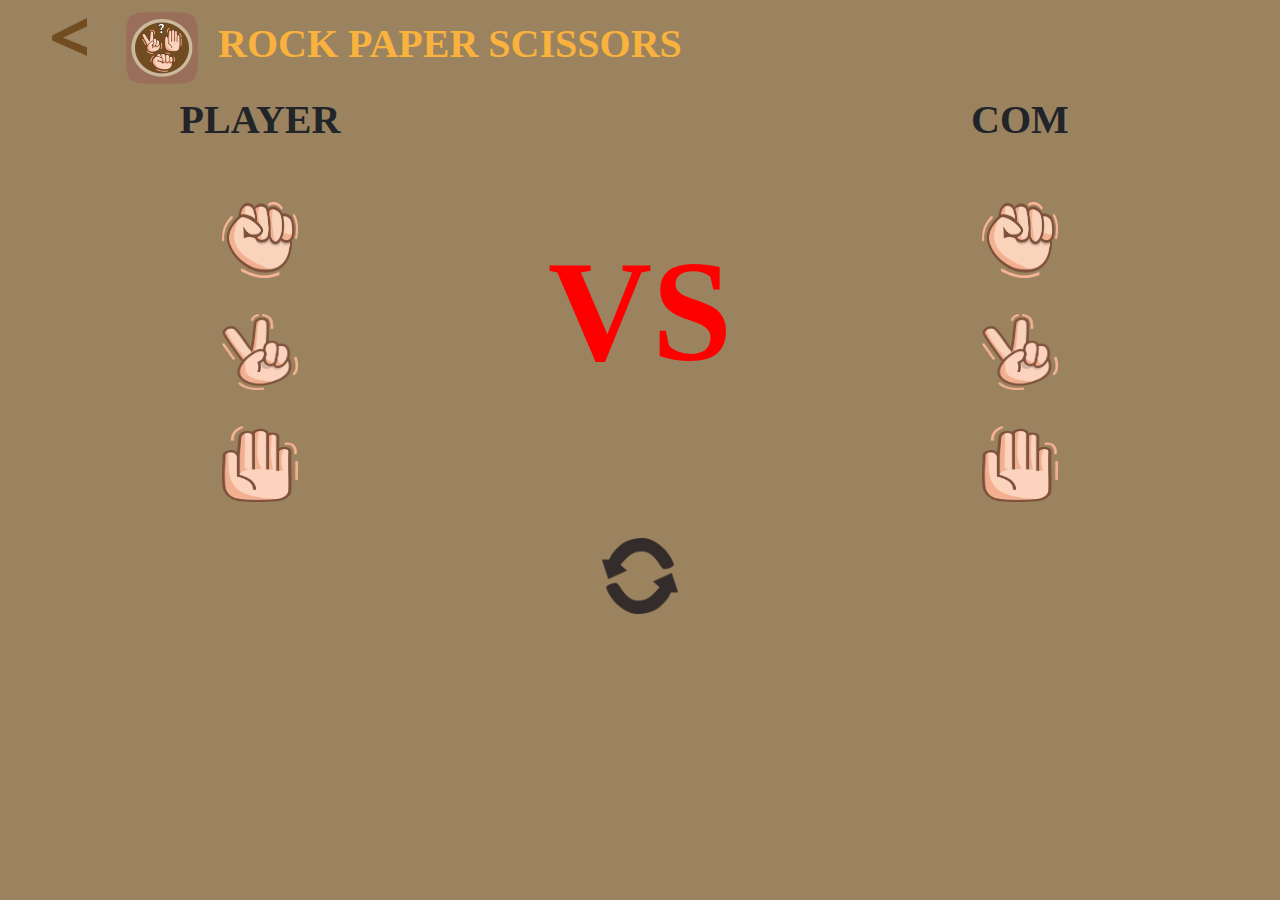
==== index.html @ b5e227bc "tugas final ega" ====
<!DOCTYPE html>
<html lang="en">
<head>
    <meta charset="UTF-8">
    <meta http-equiv="X-UA-Compatible" content="IE=edge">
    <meta name="viewport" content="width=device-width, initial-scale=1.0">
    <title>ROCK PAPER SCISSORS</title>
    <link rel="stylesheet" href="style.css">
    <link href="https://cdn.jsdelivr.net/npm/bootstrap@5.0.2/dist/css/bootstrap.min.css" rel="stylesheet">
</head>
<style>
</style>
<body>
    <div class="container">
        <header >
            <div role="button"  id="panah"><img src="/assets/_.png" alt=""></div>
            <div role="button" class="logo mx-1"><img src="/assets/logo 1.png" alt=""></div>
            <div class="title-game mx-3 title"><h1>ROCK PAPER SCISSORS</h1></div>
        </header>
    </div>
    
    <section class="container">
        <div class="row text-center">
            <div class="col" id="gamesuit">
                <div class="mb-5"><h1>PLAYER</h1></div>
                <div class="my-3 option">
                    <img id="rock" class="player" role="button" src="/assets/batu.png" alt="batu">
                </div>
                <div class="my-3 option">
                    <img id="scissors" class="player" role="button" src="/assets/gunting.png" alt="gunting">
                </div> 
                <div class="my-3 option">
                    <img id="paper" class="player" role="button" src="/assets/kertas.png" alt="kertas">
                </div>
            </div>
            <div class="col d-flex justify-content-center align-items-center">
                <div id="vs" class="vs">VS</div>
                <div id="win" class="d-flex justify-content-center align-items-center result win">PLAYER<br> WIN</div>
                <div id="lose" class="d-flex justify-content-center align-items-center result win">COM <br> WIN</div>
                <div id="draw" class="d-flex justify-content-center align-items-center result draw">DRAW</div>
            </div>
            <div class="col">
                <div class="mb-5"><h1>COM</h1></div>
                <div class="my-3 option">
                    <img id="comrock" clas="bot" src="/assets/batu.png" alt="batu">
                </div>
                <div class="my-3 option">
                    <img id="comscissors" class="bot" src="/assets/gunting.png" alt="gunting">
                </div>
                <div class="my-3 option">
                    <img id="compaper" class="bot" src="/assets/kertas.png" alt="kertas">
                </div>
            </div>
        </div>
        <div class="text-center option">
            <img id="reset" class="reset" role="button" src="/assets/refresh.png" alt="reset">
        </div>
    </section>
    <script src="https://cdn.jsdelivr.net/npm/bootstrap@5.0.2/dist/js/bootstrap.bundle.min.js"></script>
    <script src="index.js"></script>
</body>
</html>
---- style.css ----
body{
    background-color: #9C835F !important;
}
header {
  margin-left: -30px;
  display: flex;
  align-items: center;
}
#panah {
  width: 70px;
  height: 70px;
  margin-top: 10px;
}
/* #gamesuit{
  margin-left: 300px;
} */
h1{
    font-family: "Open Sans";
    font-weight: bold !important;
}
.title{
    color: #F9B23D;
}
.container{
    padding-left:  9rem;
    padding-right:  9rem;
    padding-top: 0.5rem;
    padding-bottom: 0;
}
.option img {
    width: 6rem;
    height: 6rem;
    padding : 10px 10px;
    border-radius: 20px;
}
.activePick {
    background: rgba(255,255,255,0.7);
}
.vs{
    font-family: "Open Sans";
    font-weight: bold !important;
    font-size: 144px;
    color: red;
    visibility: visible;
}
.result{
    font-family: "Open Sans";
    font-weight: bold !important;
    position: absolute;
    border-radius: 10px;
    visibility: hidden;
    width: 271px;
    height: 150px;
    font-size: 38px;
    color: white;
    transform: rotate(-15deg);
   
}
.win{
background-color: #4C9654;
}
.draw {
background-color: #035B0C;
}
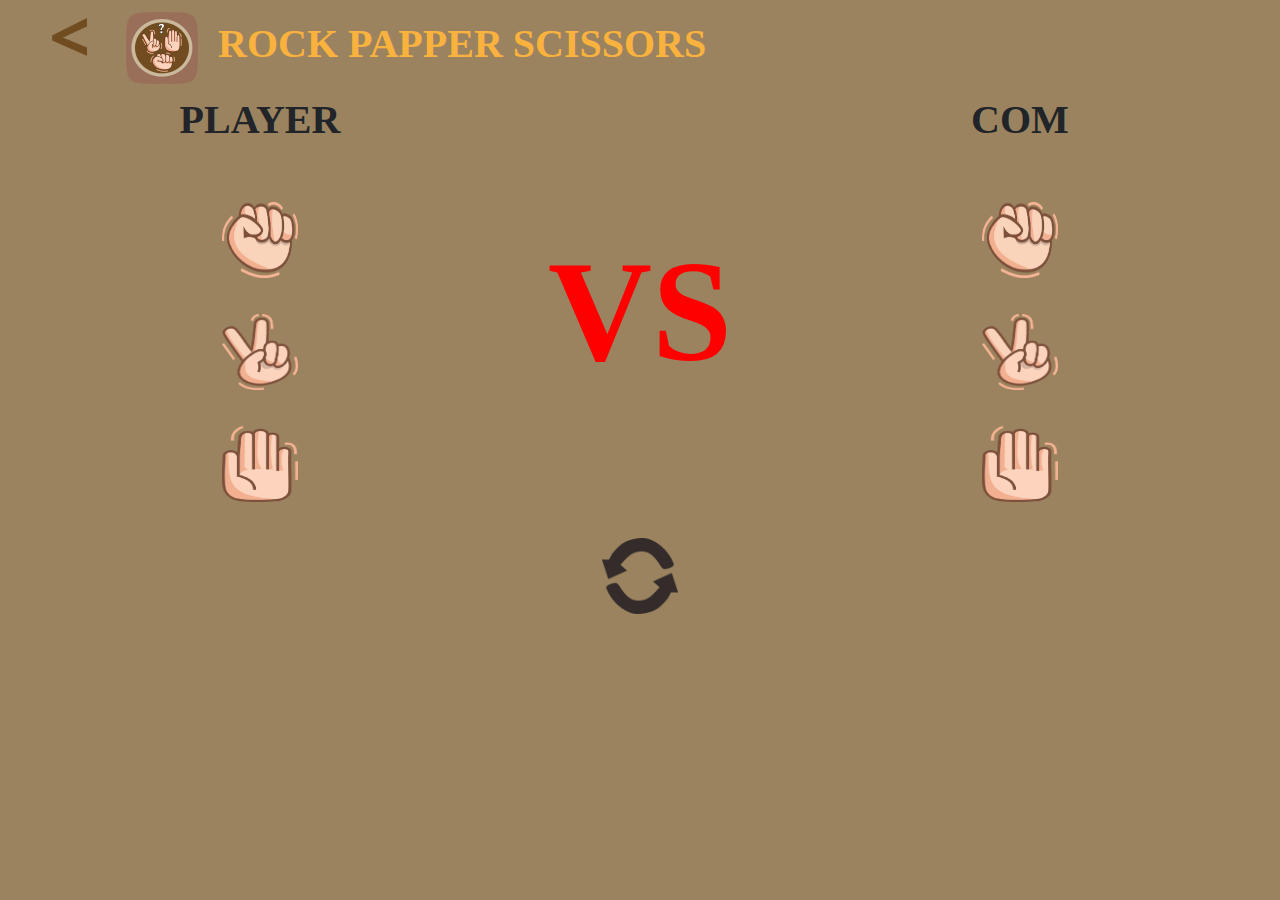
==== commit 86a97482: "Challenge Chapter 4 Ani Sumantri" ====
--- a/index.html
+++ b/index.html
@@ -4,7 +4,7 @@
     <meta charset="UTF-8">
     <meta http-equiv="X-UA-Compatible" content="IE=edge">
     <meta name="viewport" content="width=device-width, initial-scale=1.0">
-    <title>ROCK PAPER SCISSORS</title>
+    <title>Rock Scissors Paper</title>
     <link rel="stylesheet" href="style.css">
     <link href="https://cdn.jsdelivr.net/npm/bootstrap@5.0.2/dist/css/bootstrap.min.css" rel="stylesheet">
 </head>
@@ -15,7 +15,7 @@
         <header >
             <div role="button"  id="panah"><img src="/assets/_.png" alt=""></div>
             <div role="button" class="logo mx-1"><img src="/assets/logo 1.png" alt=""></div>
-            <div class="title-game mx-3 title"><h1>ROCK PAPER SCISSORS</h1></div>
+            <div class="title-game mx-3 title"><h1>ROCK PAPPER SCISSORS</h1></div>
         </header>
     </div>
     
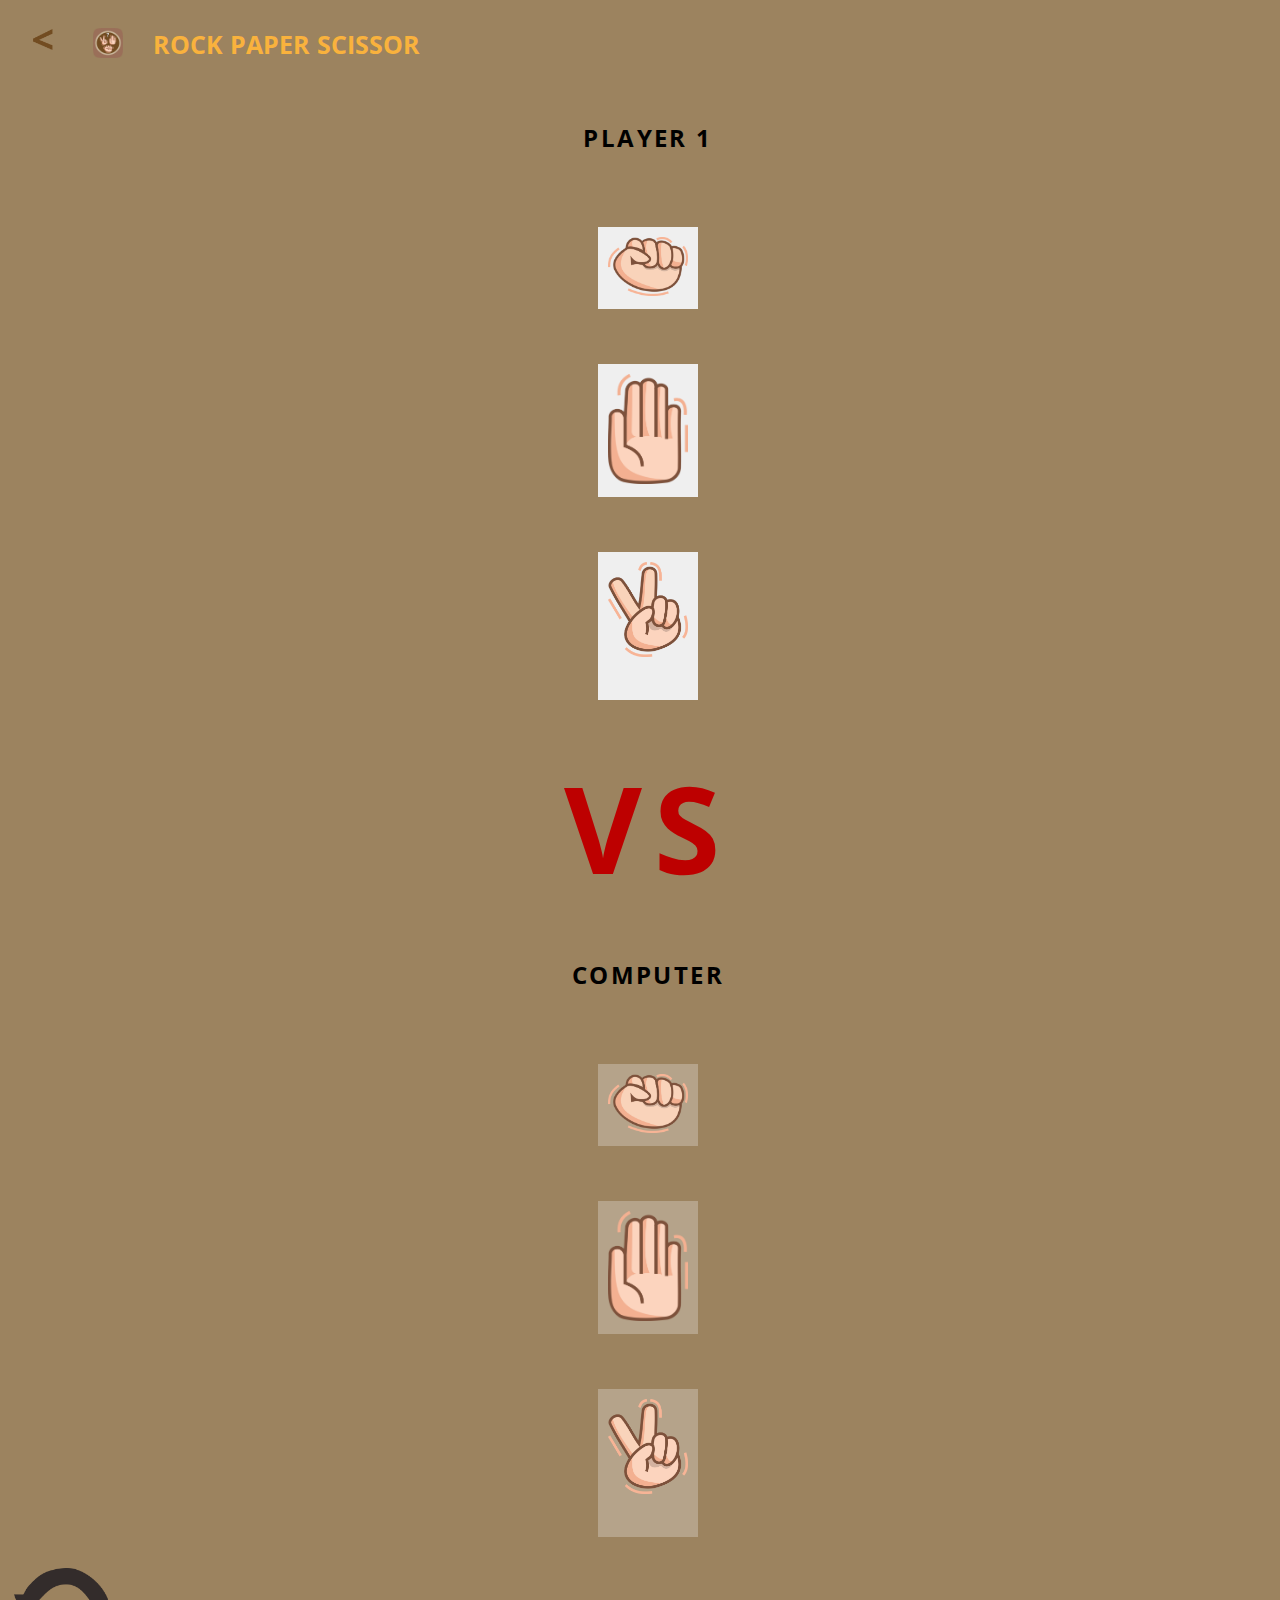
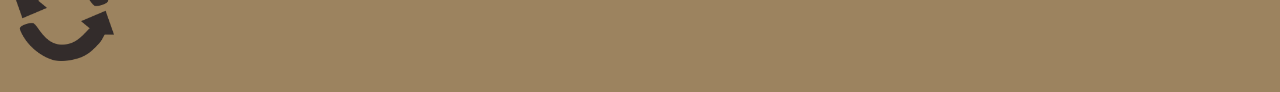
==== commit 46e88cdf: "perubahan 7" ====
--- a/index.html
+++ b/index.html
@@ -1,62 +1,76 @@
-<!DOCTYPE html>
+<!doctype html>
 <html lang="en">
-<head>
-    <meta charset="UTF-8">
-    <meta http-equiv="X-UA-Compatible" content="IE=edge">
-    <meta name="viewport" content="width=device-width, initial-scale=1.0">
-    <title>Rock Scissors Paper</title>
+  <head>
+    <meta charset="utf-8">
+    <meta name="viewport" content="width=device-width, initial-scale=1">
+    <title>Rock Paper Scissor Games</title>
+    <link href="https://cdn.jsdelivr.net/npm/bootstrap@5.2.0/dist/css/bootstrap.min.css" rel="stylesheet" integrity="sha384-gH2yIJqKdNHPEq0n4Mqa/HGKIhSkIHeL5AyhkYV8i59U5AR6csBvApHHNl/vI1Bx" crossorigin="anonymous">
     <link rel="stylesheet" href="style.css">
-    <link href="https://cdn.jsdelivr.net/npm/bootstrap@5.0.2/dist/css/bootstrap.min.css" rel="stylesheet">
+    <link href="https://fonts.googleapis.com/css2?family=Open+Sans:wght@400;700&display=swap" rel="stylesheet">
 </head>
-<style>
-</style>
-<body>
-    <div class="container">
-        <header >
-            <div role="button"  id="panah"><img src="/assets/_.png" alt=""></div>
-            <div role="button" class="logo mx-1"><img src="/assets/logo 1.png" alt=""></div>
-            <div class="title-game mx-3 title"><h1>ROCK PAPPER SCISSORS</h1></div>
-        </header>
+  <body>
+    <div class="navbar">
+        <div class="navbar-content">
+            <div class="navbar-back d-flex align-items-center">
+                <img src="assets (1)/assets/back.png" alt="back" class="back"/>
+            </div>
+            <img src="assets (1)/assets/logo 1.png" alt="logo" class="logo"/>
+            <span> ROCK PAPER SCISSOR</span>
+        </div>
     </div>
-    
-    <section class="container">
-        <div class="row text-center">
-            <div class="col" id="gamesuit">
-                <div class="mb-5"><h1>PLAYER</h1></div>
-                <div class="my-3 option">
-                    <img id="rock" class="player" role="button" src="/assets/batu.png" alt="batu">
+    <div class="main-page">
+        <div class="main">
+            <div class= "main-content">
+            <div class="row align-items-center justify-content-center">
+                <div class="col col-sm-2 col-lg-2" id="player1" >
+                    <p class="text-center">PLAYER 1</p>
+                        <div>
+                            <button type="button" class="btn" id="btn-rock-player">
+                            <img src="assets (1)/assets/batu.png" alt="rock" class="rock"/>
+                            </button>
+                        </div>
+                        <div>
+                            <button type="button" class="btn" id="btn-paper-player">
+                            <img src="assets (1)/assets/kertas.png" alt="paper" class="paper"/>
+                            </button>
+                        </div>
+                        <div>
+                            <button type="button" class="btn" id="btn-scissor-player">
+                            <img src="assets (1)/assets/gunting.png" alt="scissor" class="scissor"/>
+                            </button>
+                        </div>
                 </div>
-                <div class="my-3 option">
-                    <img id="scissors" class="player" role="button" src="/assets/gunting.png" alt="gunting">
-                </div> 
-                <div class="my-3 option">
-                    <img id="paper" class="player" role="button" src="/assets/kertas.png" alt="kertas">
+                <div class="col col-sm-5 col-md-5 col-lg-3">
+                    <div  class="vs" id = "win">VS</div>
+                </div>
+                <div class="col col-sm-5 col-lg-2" id="computer">
+                    <p class="text-center">COMPUTER</p>
+                        <div>
+                            <button type="button" class="btn" id="btn-rock-computer" disabled>
+                            <img src="assets (1)/assets/batu.png" alt="rock" class="rock"/>
+                            </button>
+                        </div>
+                        <div>
+                            <button type="button" class="btn" id="btn-paper-computer" disabled>
+                            <img src="assets (1)/assets/kertas.png" alt="paper" class="paper"/>
+                            </button>
+                        </div>
+                        <div>
+                            <button type="button" class="btn" id="btn-scissor-computer" disabled>
+                            <img src="assets (1)/assets/gunting.png" alt="scissor" class="scissor"/>
+                            </button>
+                        </div>
                 </div>
             </div>
-            <div class="col d-flex justify-content-center align-items-center">
-                <div id="vs" class="vs">VS</div>
-                <div id="win" class="d-flex justify-content-center align-items-center result win">PLAYER<br> WIN</div>
-                <div id="lose" class="d-flex justify-content-center align-items-center result win">COM <br> WIN</div>
-                <div id="draw" class="d-flex justify-content-center align-items-center result draw">DRAW</div>
-            </div>
-            <div class="col">
-                <div class="mb-5"><h1>COM</h1></div>
-                <div class="my-3 option">
-                    <img id="comrock" clas="bot" src="/assets/batu.png" alt="batu">
-                </div>
-                <div class="my-3 option">
-                    <img id="comscissors" class="bot" src="/assets/gunting.png" alt="gunting">
-                </div>
-                <div class="my-3 option">
-                    <img id="compaper" class="bot" src="/assets/kertas.png" alt="kertas">
-                </div>
+            <div class="row justify-content-center align-items-center">
+                <button type="button" class="refresh-icon">
+                <img src="assets (1)/assets/refresh.png" alt="refresh" class="refresh"/>
+                </button> 
             </div>
         </div>
-        <div class="text-center option">
-            <img id="reset" class="reset" role="button" src="/assets/refresh.png" alt="reset">
-        </div>
-    </section>
-    <script src="https://cdn.jsdelivr.net/npm/bootstrap@5.0.2/dist/js/bootstrap.bundle.min.js"></script>
-    <script src="index.js"></script>
-</body>
+    </div>
+</div>
+    <script src="https://cdn.jsdelivr.net/npm/bootstrap@5.2.0/dist/js/bootstrap.min.js" integrity="sha384-ODmDIVzN+pFdexxHEHFBQH3/9/vQ9uori45z4JjnFsRydbmQbmL5t1tQ0culUzyK" crossorigin="anonymous"></script>
+    <script src="rockpaperscissor.js"></script>
+  </body>
 </html>--- a/style.css
+++ b/style.css
@@ -1,66 +1,217 @@
-
 body{
-    background-color: #9C835F !important;
-}
-header {
-  margin-left: -30px;
-  display: flex;
-  align-items: center;
-}
-#panah {
-  width: 70px;
-  height: 70px;
-  margin-top: 10px;
-}
-/* #gamesuit{
-  margin-left: 300px;
-} */
-h1{
-    font-family: "Open Sans";
-    font-weight: bold !important;
-}
-.title{
+    width: 100%;
+    height: 100vh;
+    background: #9C835F;
+    left: 0px;
+    top: 0px;
+    position: relative;
+}
+
+.navbar{
+    width: 100%;
+    margin: 20px 0 20px 0;
+}
+
+.navbar-content{
+    display: flex;
+    justify-content: start;
+    align-items: center;
+    margin: 0 25px 0 25px;
+}
+
+.navbar-back {
+    width: 30px;
+    margin-top: -3px;
+    margin-right: 30px;
+}
+
+.back{
+    width: 20px;
+    margin-top: -3px;
+}
+
+.logo  {
+    width: 30px;
+    margin-top: -3px;
+    margin-right: 30px;
+
+}
+
+span{
+    font-family: 'Open Sans', sans-serif;
+    font-style: normal;
+    font-weight: 700;
+    font-size: 25px;
+    line-height: 49px;
+    text-align: center;
     color: #F9B23D;
 }
-.container{
-    padding-left:  9rem;
-    padding-right:  9rem;
-    padding-top: 0.5rem;
-    padding-bottom: 0;
-}
-.option img {
-    width: 6rem;
-    height: 6rem;
-    padding : 10px 10px;
-    border-radius: 20px;
-}
-.activePick {
-    background: rgba(255,255,255,0.7);
-}
+
+.main-page{
+    width: 100%;
+    display: flex;
+    height: 500px;
+    align-items: center;
+}
+
+.main{
+    width: 100%;
+    display: flex;
+    height: auto;
+    align-items: center;
+    position: relative;
+    
+}
+
+.main-content{
+    width: 100%;
+    height: auto;
+    position: relative;
+}
+
+p{
+    font-family: 'Open Sans';
+    font-style: normal;
+    font-weight: 700;
+    font-size: 36px;
+    line-height: 49px;
+    text-align: center;
+    letter-spacing: 0.1em;
+    text-transform: uppercase;
+    color: #000000;
+    margin-bottom: 40px;
+}
+
+.btn{
+    width: 100px;
+    margin-bottom: 30px;
+    box-sizing: border-box;
+    padding: 10px;
+    border: none;
+}
+
+#player1{
+    display: flex;
+    flex-direction: column;
+    align-items: center;
+    gap: 25px;
+ }
+ 
+ #computer{
+     display: flex;
+     flex-direction: column;
+     align-items: center;
+     gap: 25px;
+ }
+
+.pick {
+    background-color: #c4c4c4;
+    width: 125px;
+    height: 125px;
+    border-radius: 15px;
+  }
+  
+.scissor{
+    margin-bottom: 30px;
+    width: 60px;
+    box-sizing: border-box;
+}
+
+.rock{
+    width: 60px;
+    box-sizing: border-box; 
+}
+
+.paper{
+    width: 60px;
+    box-sizing: border-box;
+}
+
 .vs{
-    font-family: "Open Sans";
-    font-weight: bold !important;
-    font-size: 144px;
-    color: red;
-    visibility: visible;
-}
-.result{
-    font-family: "Open Sans";
-    font-weight: bold !important;
-    position: absolute;
-    border-radius: 10px;
-    visibility: hidden;
-    width: 271px;
-    height: 150px;
-    font-size: 38px;
-    color: white;
-    transform: rotate(-15deg);
-   
-}
+    font-family: 'Open Sans', sans-serif;
+    font-style: normal;
+    font-weight: 700;
+    font-size: 70px;
+    line-height: 196px;
+    text-align: center;
+    letter-spacing: 0.1em;
+    text-transform: uppercase;
+    color: #BD0000;
+    display: flex;
+    justify-content: center;
+    align-items: center;   
+}
+
 .win{
-background-color: #4C9654;
-}
-.draw {
-background-color: #035B0C;
-}
-
+  width: 145px;
+  height: 65px;
+  background-color: rgb(27, 137, 100);
+  color: white;
+  font-size: large;
+  font-weight: bold;
+  letter-spacing: 2px;
+  transform: rotate(-35deg);
+}
+
+@media (min-width: 540px){
+    .vs{
+        font-size: 90px;
+    }
+}
+
+@media (min-width: 768px){
+    .main-page{
+        width: 100%;
+        height: auto;
+        display: flex;
+        flex-direction: column;
+        justify-content: center;
+        align-items: center;
+    }
+
+    p{
+        font-size: 24px;
+    }
+
+    .vs{
+        font-size: 120px;
+    }
+
+    .scissor{
+        width: 80px;
+    }
+
+    .paper{
+        width: 80px;
+    }
+
+    .rock{
+        width: 80px;
+    }
+}
+
+
+.refresh-icon{
+    border-style: none;
+    margin-bottom: 30px;
+    display: flex;
+    justify-content: center;
+    background: transparent;
+}
+
+.refresh-icon button:hover{
+    width: 60 px;
+    height: auto;
+    
+}
+.refresh{
+    
+    width: 80px;
+}
+
+@media (min-width: 768px){
+    .refresh{
+        width: 100px;
+    }
+}
+
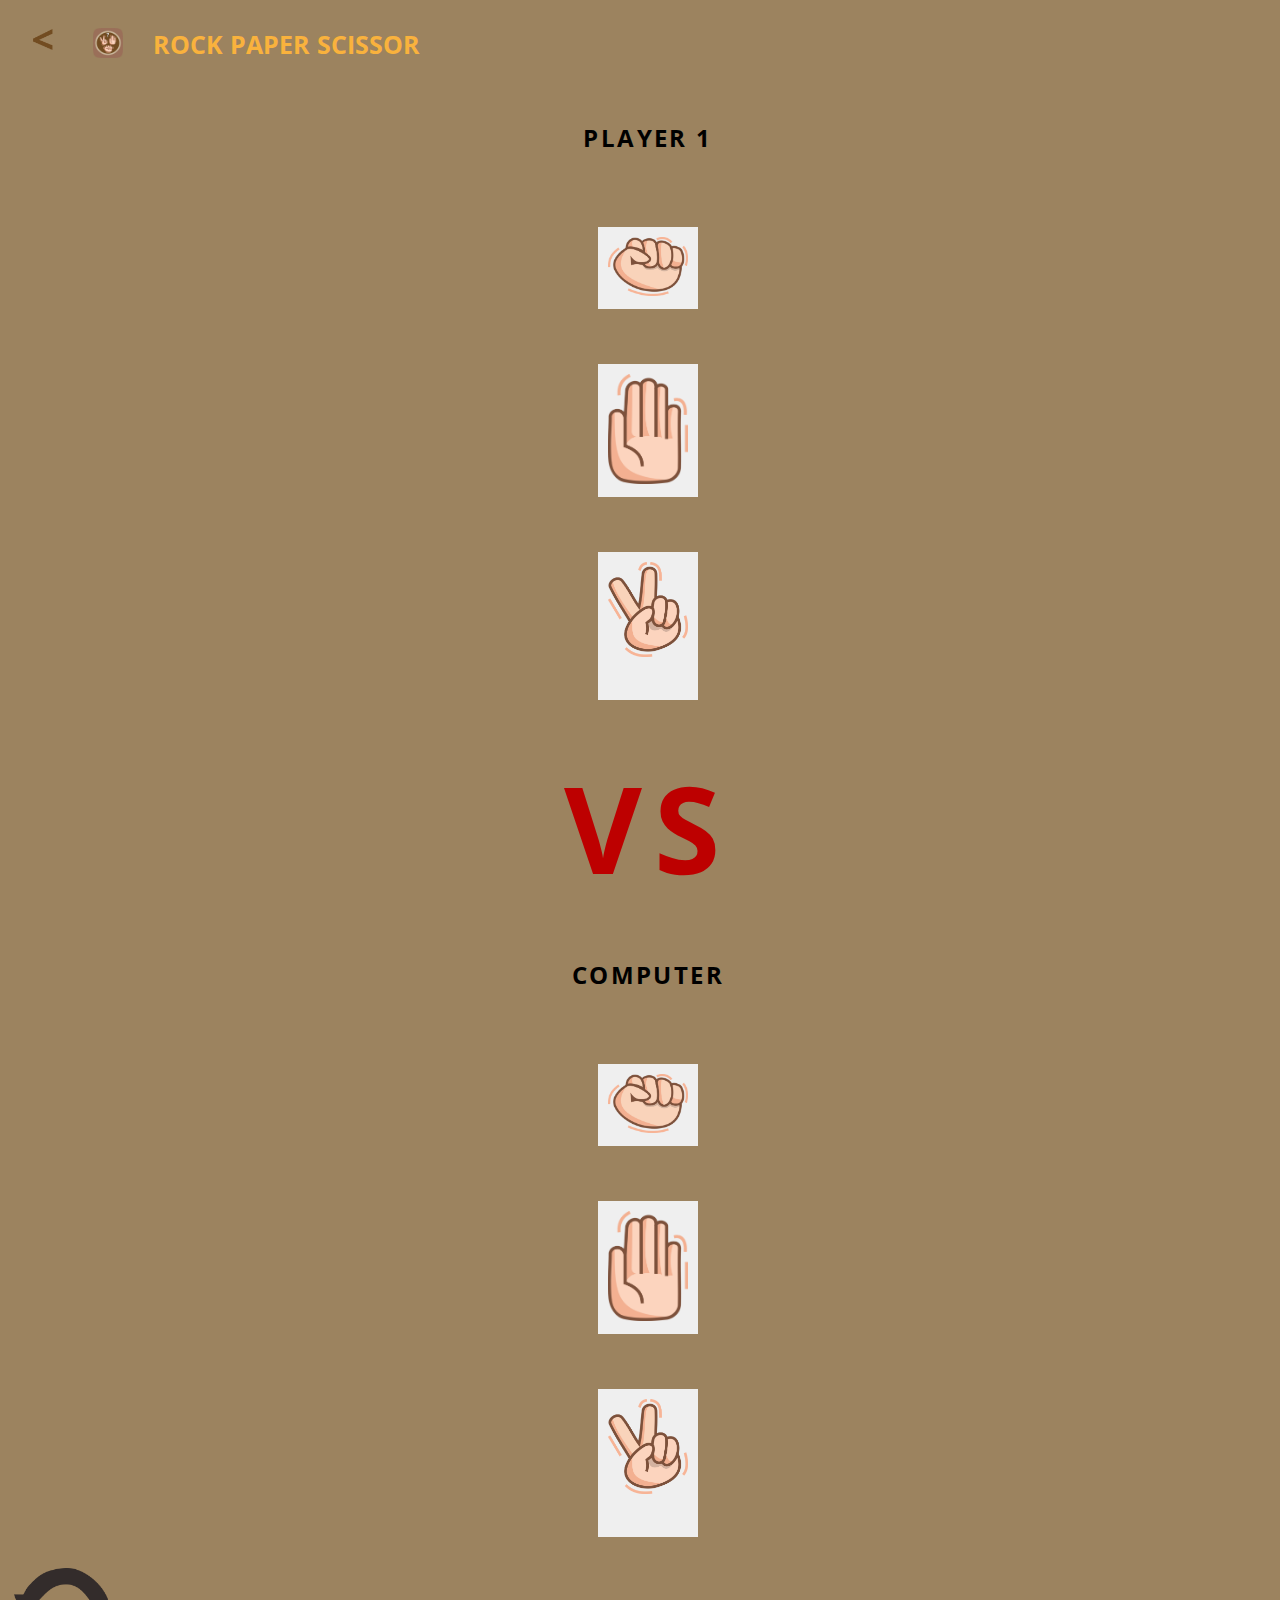
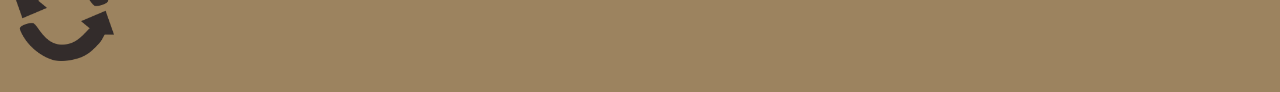
==== commit 5f286bb4: "perubahan 8" ====
--- a/index.html
+++ b/index.html
@@ -46,17 +46,17 @@
                 <div class="col col-sm-5 col-lg-2" id="computer">
                     <p class="text-center">COMPUTER</p>
                         <div>
-                            <button type="button" class="btn" id="btn-rock-computer" disabled>
+                            <button type="button" class="btn" id="btn-rock-computer">
                             <img src="assets (1)/assets/batu.png" alt="rock" class="rock"/>
                             </button>
                         </div>
                         <div>
-                            <button type="button" class="btn" id="btn-paper-computer" disabled>
+                            <button type="button" class="btn" id="btn-paper-computer">
                             <img src="assets (1)/assets/kertas.png" alt="paper" class="paper"/>
                             </button>
                         </div>
                         <div>
-                            <button type="button" class="btn" id="btn-scissor-computer" disabled>
+                            <button type="button" class="btn" id="btn-scissor-computer">
                             <img src="assets (1)/assets/gunting.png" alt="scissor" class="scissor"/>
                             </button>
                         </div>
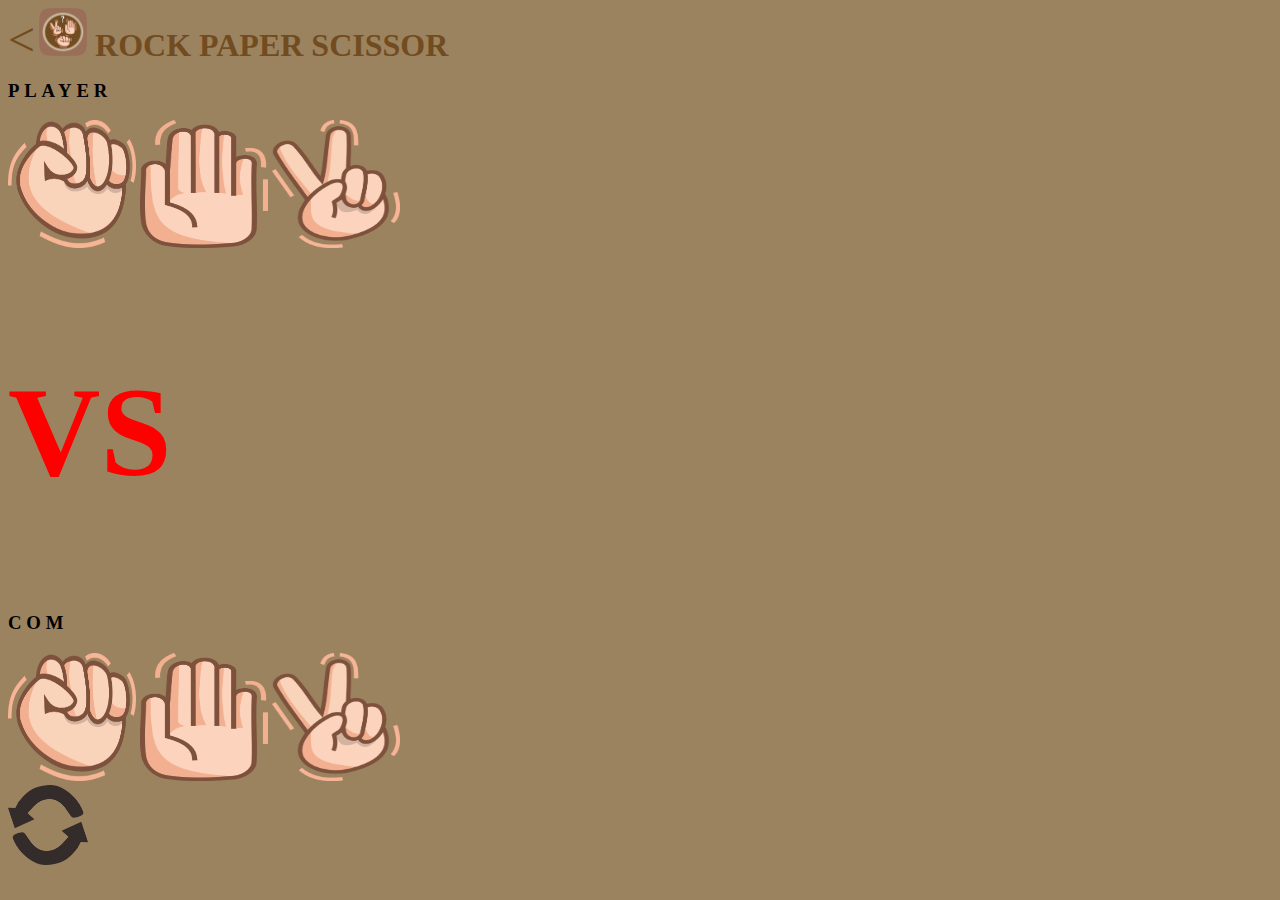
==== commit 2e1d3c1b: "fix" ====
--- a/index.html
+++ b/index.html
@@ -1,76 +1,64 @@
-<!doctype html>
+<!DOCTYPE html>
 <html lang="en">
-  <head>
-    <meta charset="utf-8">
-    <meta name="viewport" content="width=device-width, initial-scale=1">
-    <title>Rock Paper Scissor Games</title>
+<head>
+    <meta charset="UTF-8">
+    <meta http-equiv="X-UA-Compatible" content="IE=edge">
+    <meta name="viewport" content="width=device-width, initial-scale=1.0">
+    <title>Document</title>
     <link href="https://cdn.jsdelivr.net/npm/bootstrap@5.2.0/dist/css/bootstrap.min.css" rel="stylesheet" integrity="sha384-gH2yIJqKdNHPEq0n4Mqa/HGKIhSkIHeL5AyhkYV8i59U5AR6csBvApHHNl/vI1Bx" crossorigin="anonymous">
     <link rel="stylesheet" href="style.css">
-    <link href="https://fonts.googleapis.com/css2?family=Open+Sans:wght@400;700&display=swap" rel="stylesheet">
 </head>
-  <body>
-    <div class="navbar">
-        <div class="navbar-content">
-            <div class="navbar-back d-flex align-items-center">
-                <img src="assets (1)/assets/back.png" alt="back" class="back"/>
+<body>
+    <nav class="navbar navbar-light">
+        <div class="container-fluid d-flex justify-content-start">
+          <a class="back m-4" href="index.html">&lt;</a>
+          <a class="navbar-title me-4" href="#">
+            <img src="assets/logo.png" alt="" class="logo d-inline-block align-text-center me-4" />
+            ROCK PAPER SCISSOR
+          </a>
+        </div>
+      </nav>
+      <div class="game-pad g-4">
+        <div class="container">
+          <div class="row d-flex justify-content-center align-items-center">
+            <div class="col-md">
+              <div class="player-hands d-flex flex-column">
+                <div id ="player"class="text-bold ms-auto me-auto mb-4 p-4"><h3><span>PLAYER</span></h3></div>
+                <img id="rock" src="assets/batu.png"
+                  class="img-fluid player-rock player-hand hands ms-auto me-auto mb-4 p-4" onclick="gameStart.match(this)"/>
+                <img id="paper" src="assets/kertas.png"
+                  class="img-fluid player-paper player-hand hands ms-auto me-auto mb-4 p-4" onclick="gameStart.match(this)"/>
+                <img id="scissor" src="assets/gunting.png"
+                  class="img-fluid player-scissors player-hand hands ms-auto me-auto mb-4 p-4" onclick="gameStart.match(this)"/>
+              </div>
             </div>
-            <img src="assets (1)/assets/logo 1.png" alt="logo" class="logo"/>
-            <span> ROCK PAPER SCISSOR</span>
+            <div class="col-md">
+              <div class="">
+                <h2 id="msg" class="versus text-center result">VS</h2>
+              </div>
+            </div>
+            <div class="col-md">
+              <div class="comp-hands d-flex flex-column">
+                <div class="text-bold ms-auto me-auto mb-4 p-4"><h3><SPAN>COM</SPAN></h3></div>
+                <img id="comp-rock" src="assets/batu.png"
+                  class="img-fluid hands comp-rock comp-hand ms-auto me-auto mb-4 p-4" />
+                <img id="comp-paper" src="assets/kertas.png"
+                  class="img-fluid hands comp-hand comp-paper ms-auto me-auto mb-4 p-4" />
+                <img id="comp-scissor" src="assets/gunting.png"
+                  class="img-fluid comp-hand hands comp-scissors ms-auto me-auto mb-4 p-4" />
+              </div>
+            </div>
+          </div>
+          <div class="row">
+            <div class="col d-flex justify-content-center">
+              <img id="refresh" src="assets/refresh.png" class="refresh" alt="" onclick="gameStart.refresh()" />
+            </div>
+          </div>
         </div>
-    </div>
-    <div class="main-page">
-        <div class="main">
-            <div class= "main-content">
-            <div class="row align-items-center justify-content-center">
-                <div class="col col-sm-2 col-lg-2" id="player1" >
-                    <p class="text-center">PLAYER 1</p>
-                        <div>
-                            <button type="button" class="btn" id="btn-rock-player">
-                            <img src="assets (1)/assets/batu.png" alt="rock" class="rock"/>
-                            </button>
-                        </div>
-                        <div>
-                            <button type="button" class="btn" id="btn-paper-player">
-                            <img src="assets (1)/assets/kertas.png" alt="paper" class="paper"/>
-                            </button>
-                        </div>
-                        <div>
-                            <button type="button" class="btn" id="btn-scissor-player">
-                            <img src="assets (1)/assets/gunting.png" alt="scissor" class="scissor"/>
-                            </button>
-                        </div>
-                </div>
-                <div class="col col-sm-5 col-md-5 col-lg-3">
-                    <div  class="vs" id = "win">VS</div>
-                </div>
-                <div class="col col-sm-5 col-lg-2" id="computer">
-                    <p class="text-center">COMPUTER</p>
-                        <div>
-                            <button type="button" class="btn" id="btn-rock-computer">
-                            <img src="assets (1)/assets/batu.png" alt="rock" class="rock"/>
-                            </button>
-                        </div>
-                        <div>
-                            <button type="button" class="btn" id="btn-paper-computer">
-                            <img src="assets (1)/assets/kertas.png" alt="paper" class="paper"/>
-                            </button>
-                        </div>
-                        <div>
-                            <button type="button" class="btn" id="btn-scissor-computer">
-                            <img src="assets (1)/assets/gunting.png" alt="scissor" class="scissor"/>
-                            </button>
-                        </div>
-                </div>
-            </div>
-            <div class="row justify-content-center align-items-center">
-                <button type="button" class="refresh-icon">
-                <img src="assets (1)/assets/refresh.png" alt="refresh" class="refresh"/>
-                </button> 
-            </div>
-        </div>
-    </div>
-</div>
+      </div>
+
+    <script src="main.js"></script>
+    <script src="https://cdn.jsdelivr.net/npm/@popperjs/core@2.11.5/dist/umd/popper.min.js" integrity="sha384-Xe+8cL9oJa6tN/veChSP7q+mnSPaj5Bcu9mPX5F5xIGE0DVittaqT5lorf0EI7Vk" crossorigin="anonymous"></script>
     <script src="https://cdn.jsdelivr.net/npm/bootstrap@5.2.0/dist/js/bootstrap.min.js" integrity="sha384-ODmDIVzN+pFdexxHEHFBQH3/9/vQ9uori45z4JjnFsRydbmQbmL5t1tQ0culUzyK" crossorigin="anonymous"></script>
-    <script src="rockpaperscissor.js"></script>
-  </body>
+</body>
 </html>--- a/style.css
+++ b/style.css
@@ -1,217 +1,78 @@
-body{
-    width: 100%;
-    height: 100vh;
-    background: #9C835F;
-    left: 0px;
-    top: 0px;
-    position: relative;
-}
-
-.navbar{
-    width: 100%;
-    margin: 20px 0 20px 0;
-}
-
-.navbar-content{
-    display: flex;
-    justify-content: start;
-    align-items: center;
-    margin: 0 25px 0 25px;
-}
-
-.navbar-back {
-    width: 30px;
-    margin-top: -3px;
-    margin-right: 30px;
-}
-
-.back{
-    width: 20px;
-    margin-top: -3px;
-}
-
-.logo  {
-    width: 30px;
-    margin-top: -3px;
-    margin-right: 30px;
-
-}
-
-span{
-    font-family: 'Open Sans', sans-serif;
-    font-style: normal;
-    font-weight: 700;
-    font-size: 25px;
-    line-height: 49px;
-    text-align: center;
-    color: #F9B23D;
-}
-
-.main-page{
-    width: 100%;
-    display: flex;
-    height: 500px;
-    align-items: center;
-}
-
-.main{
-    width: 100%;
-    display: flex;
-    height: auto;
-    align-items: center;
-    position: relative;
-    
-}
-
-.main-content{
-    width: 100%;
-    height: auto;
-    position: relative;
-}
-
-p{
-    font-family: 'Open Sans';
-    font-style: normal;
-    font-weight: 700;
-    font-size: 36px;
-    line-height: 49px;
-    text-align: center;
-    letter-spacing: 0.1em;
-    text-transform: uppercase;
-    color: #000000;
-    margin-bottom: 40px;
-}
-
-.btn{
-    width: 100px;
-    margin-bottom: 30px;
-    box-sizing: border-box;
-    padding: 10px;
-    border: none;
-}
-
-#player1{
-    display: flex;
-    flex-direction: column;
-    align-items: center;
-    gap: 25px;
- }
- 
- #computer{
-     display: flex;
-     flex-direction: column;
-     align-items: center;
-     gap: 25px;
- }
-
-.pick {
-    background-color: #c4c4c4;
-    width: 125px;
-    height: 125px;
-    border-radius: 15px;
+.hands {
+    width: 8rem;
+    height: 8rem;
+    display: inline-block;
+  }
+  .refresh {
+    width: 5rem;
+    height: 5rem;
+    display: inline-block;
+    cursor: pointer;
   }
   
-.scissor{
-    margin-bottom: 30px;
-    width: 60px;
-    box-sizing: border-box;
-}
-
-.rock{
-    width: 60px;
-    box-sizing: border-box; 
-}
-
-.paper{
-    width: 60px;
-    box-sizing: border-box;
-}
-
-.vs{
-    font-family: 'Open Sans', sans-serif;
-    font-style: normal;
-    font-weight: 700;
-    font-size: 70px;
-    line-height: 196px;
+  body {
+    background-color: #9c835f;
+  }
+  
+  nav a {
+    font-family: Open Sans;
+    font-style: Bold;
+    letter-spacing: 10%;
+    text-decoration: none;
+  }
+  
+  nav .logo {
+    width: 3rem;
+    height: 3rem;
+  }
+  nav .navbar-title {
+    color: #724c21;
+    font-size: 2rem;
+    font-weight: bold;
+    line-height: 2rem;
     text-align: center;
-    letter-spacing: 0.1em;
-    text-transform: uppercase;
-    color: #BD0000;
+  }
+  nav .back {
+    color: #724c21;
+    font-size: 3rem;
+    font-style: bold;
+    line-height: 2rem;
+  }
+  h3 span {
+    font-family: Open Sans;
+    font-style: Bold;
+    letter-spacing: 0.3rem;
+  }
+  .player-hand:hover {
+    cursor: pointer;
+  }
+  .border {
+    background-color: white !important;
+    border-radius: 30px !important;
+  }
+  
+  .versus {
+    font-size: 8rem;
+    color: red;
+  }
+  
+  .msg {
     display: flex;
+    width: 20rem;
+    height: 10rem;
+    font-size: 4rem;
+    color: white;
+    transform: rotate(-20deg);
+    transition: all 0.5s;
     justify-content: center;
-    align-items: center;   
-}
-
-.win{
-  width: 145px;
-  height: 65px;
-  background-color: rgb(27, 137, 100);
-  color: white;
-  font-size: large;
-  font-weight: bold;
-  letter-spacing: 2px;
-  transform: rotate(-35deg);
-}
-
-@media (min-width: 540px){
-    .vs{
-        font-size: 90px;
-    }
-}
-
-@media (min-width: 768px){
-    .main-page{
-        width: 100%;
-        height: auto;
-        display: flex;
-        flex-direction: column;
-        justify-content: center;
-        align-items: center;
-    }
-
-    p{
-        font-size: 24px;
-    }
-
-    .vs{
-        font-size: 120px;
-    }
-
-    .scissor{
-        width: 80px;
-    }
-
-    .paper{
-        width: 80px;
-    }
-
-    .rock{
-        width: 80px;
-    }
-}
-
-
-.refresh-icon{
-    border-style: none;
-    margin-bottom: 30px;
-    display: flex;
-    justify-content: center;
-    background: transparent;
-}
-
-.refresh-icon button:hover{
-    width: 60 px;
-    height: auto;
-    
-}
-.refresh{
-    
-    width: 80px;
-}
-
-@media (min-width: 768px){
-    .refresh{
-        width: 100px;
-    }
-}
-
+    align-items: center;
+    border-radius: 10px;
+  }
+  
+  .msg-win {
+    background-color: #4c9654;
+  }
+  
+  .msg-draw {
+    background-color: #035b0c;
+  }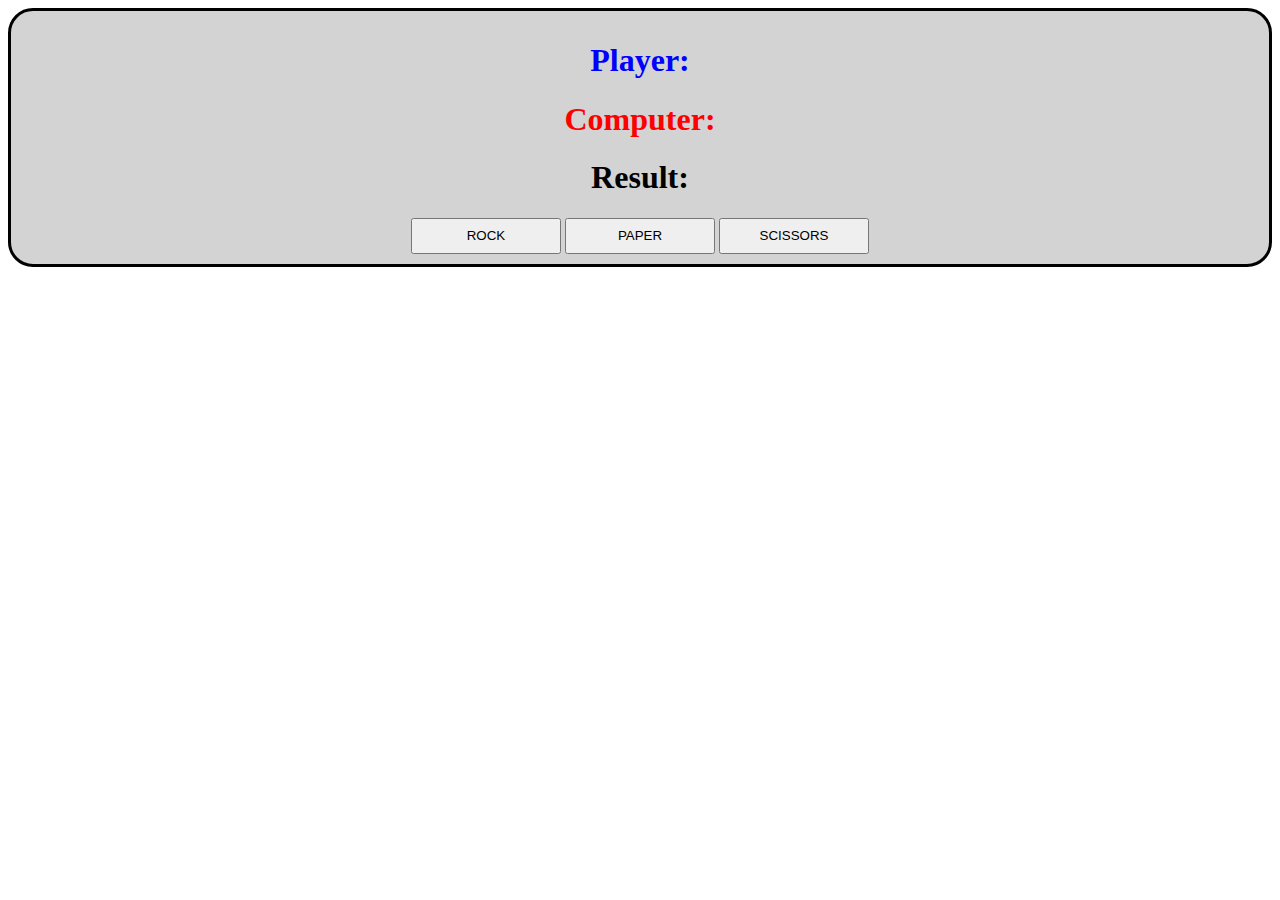
==== commit 2471286e: "Add files via upload" ====
--- a/index.html
+++ b/index.html
@@ -1,64 +1,22 @@
-<!DOCTYPE html>
-<html lang="en">
-<head>
-    <meta charset="UTF-8">
-    <meta http-equiv="X-UA-Compatible" content="IE=edge">
-    <meta name="viewport" content="width=device-width, initial-scale=1.0">
-    <title>Document</title>
-    <link href="https://cdn.jsdelivr.net/npm/bootstrap@5.2.0/dist/css/bootstrap.min.css" rel="stylesheet" integrity="sha384-gH2yIJqKdNHPEq0n4Mqa/HGKIhSkIHeL5AyhkYV8i59U5AR6csBvApHHNl/vI1Bx" crossorigin="anonymous">
-    <link rel="stylesheet" href="style.css">
-</head>
-<body>
-    <nav class="navbar navbar-light">
-        <div class="container-fluid d-flex justify-content-start">
-          <a class="back m-4" href="index.html">&lt;</a>
-          <a class="navbar-title me-4" href="#">
-            <img src="assets/logo.png" alt="" class="logo d-inline-block align-text-center me-4" />
-            ROCK PAPER SCISSOR
-          </a>
-        </div>
-      </nav>
-      <div class="game-pad g-4">
-        <div class="container">
-          <div class="row d-flex justify-content-center align-items-center">
-            <div class="col-md">
-              <div class="player-hands d-flex flex-column">
-                <div id ="player"class="text-bold ms-auto me-auto mb-4 p-4"><h3><span>PLAYER</span></h3></div>
-                <img id="rock" src="assets/batu.png"
-                  class="img-fluid player-rock player-hand hands ms-auto me-auto mb-4 p-4" onclick="gameStart.match(this)"/>
-                <img id="paper" src="assets/kertas.png"
-                  class="img-fluid player-paper player-hand hands ms-auto me-auto mb-4 p-4" onclick="gameStart.match(this)"/>
-                <img id="scissor" src="assets/gunting.png"
-                  class="img-fluid player-scissors player-hand hands ms-auto me-auto mb-4 p-4" onclick="gameStart.match(this)"/>
-              </div>
-            </div>
-            <div class="col-md">
-              <div class="">
-                <h2 id="msg" class="versus text-center result">VS</h2>
-              </div>
-            </div>
-            <div class="col-md">
-              <div class="comp-hands d-flex flex-column">
-                <div class="text-bold ms-auto me-auto mb-4 p-4"><h3><SPAN>COM</SPAN></h3></div>
-                <img id="comp-rock" src="assets/batu.png"
-                  class="img-fluid hands comp-rock comp-hand ms-auto me-auto mb-4 p-4" />
-                <img id="comp-paper" src="assets/kertas.png"
-                  class="img-fluid hands comp-hand comp-paper ms-auto me-auto mb-4 p-4" />
-                <img id="comp-scissor" src="assets/gunting.png"
-                  class="img-fluid comp-hand hands comp-scissors ms-auto me-auto mb-4 p-4" />
-              </div>
-            </div>
-          </div>
-          <div class="row">
-            <div class="col d-flex justify-content-center">
-              <img id="refresh" src="assets/refresh.png" class="refresh" alt="" onclick="gameStart.refresh()" />
-            </div>
-          </div>
-        </div>
-      </div>
-
-    <script src="main.js"></script>
-    <script src="https://cdn.jsdelivr.net/npm/@popperjs/core@2.11.5/dist/umd/popper.min.js" integrity="sha384-Xe+8cL9oJa6tN/veChSP7q+mnSPaj5Bcu9mPX5F5xIGE0DVittaqT5lorf0EI7Vk" crossorigin="anonymous"></script>
-    <script src="https://cdn.jsdelivr.net/npm/bootstrap@5.2.0/dist/js/bootstrap.min.js" integrity="sha384-ODmDIVzN+pFdexxHEHFBQH3/9/vQ9uori45z4JjnFsRydbmQbmL5t1tQ0culUzyK" crossorigin="anonymous"></script>
-</body>
+<!DOCTYPE html>
+<html lang="en">
+<head>
+    <meta charset="UTF-8">
+    <meta http-equiv="X-UA-Compatible" content="IE=edge">
+    <meta name="viewport" content="width=device-width, initial-scale=1.0">
+    <title>Document</title>
+    <link rel="stylesheet" href="style.css">
+</head>
+<body>
+    <div id="gameDiv">
+        <h1 class="gameText" id="playerText">Player: </h1>
+        <h1 class="gameText" id="computerText">Computer: </h1>
+        <h1 class="gameText" id="resultText">Result: </h1>
+
+        <button class="choiceBtn">ROCK</button>
+        <button class="choiceBtn">PAPER</button>
+        <button class="choiceBtn">SCISSORS</button>
+    </div>
+    <script src="index.js"></script>
+</body>
 </html>--- a/style.css
+++ b/style.css
@@ -1,78 +1,18 @@
-.hands {
-    width: 8rem;
-    height: 8rem;
-    display: inline-block;
-  }
-  .refresh {
-    width: 5rem;
-    height: 5rem;
-    display: inline-block;
-    cursor: pointer;
-  }
-  
-  body {
-    background-color: #9c835f;
-  }
-  
-  nav a {
-    font-family: Open Sans;
-    font-style: Bold;
-    letter-spacing: 10%;
-    text-decoration: none;
-  }
-  
-  nav .logo {
-    width: 3rem;
-    height: 3rem;
-  }
-  nav .navbar-title {
-    color: #724c21;
-    font-size: 2rem;
-    font-weight: bold;
-    line-height: 2rem;
-    text-align: center;
-  }
-  nav .back {
-    color: #724c21;
-    font-size: 3rem;
-    font-style: bold;
-    line-height: 2rem;
-  }
-  h3 span {
-    font-family: Open Sans;
-    font-style: Bold;
-    letter-spacing: 0.3rem;
-  }
-  .player-hand:hover {
-    cursor: pointer;
-  }
-  .border {
-    background-color: white !important;
-    border-radius: 30px !important;
-  }
-  
-  .versus {
-    font-size: 8rem;
-    color: red;
-  }
-  
-  .msg {
-    display: flex;
-    width: 20rem;
-    height: 10rem;
-    font-size: 4rem;
-    color: white;
-    transform: rotate(-20deg);
-    transition: all 0.5s;
-    justify-content: center;
-    align-items: center;
-    border-radius: 10px;
-  }
-  
-  .msg-win {
-    background-color: #4c9654;
-  }
-  
-  .msg-draw {
-    background-color: #035b0c;
-  }+.choiceBtn{
+    line-height: 30px;
+    width: 150px;
+}
+#gameDiv{
+    font-family: 'Brush Script MT', cursive;
+    border: 3px solid;
+    border-radius: 25px;
+    padding: 10px;
+    background-color: lightgrey;
+    text-align: center;
+}
+#playerText{
+    color: blue;
+}
+#computerText{
+    color: red;
+}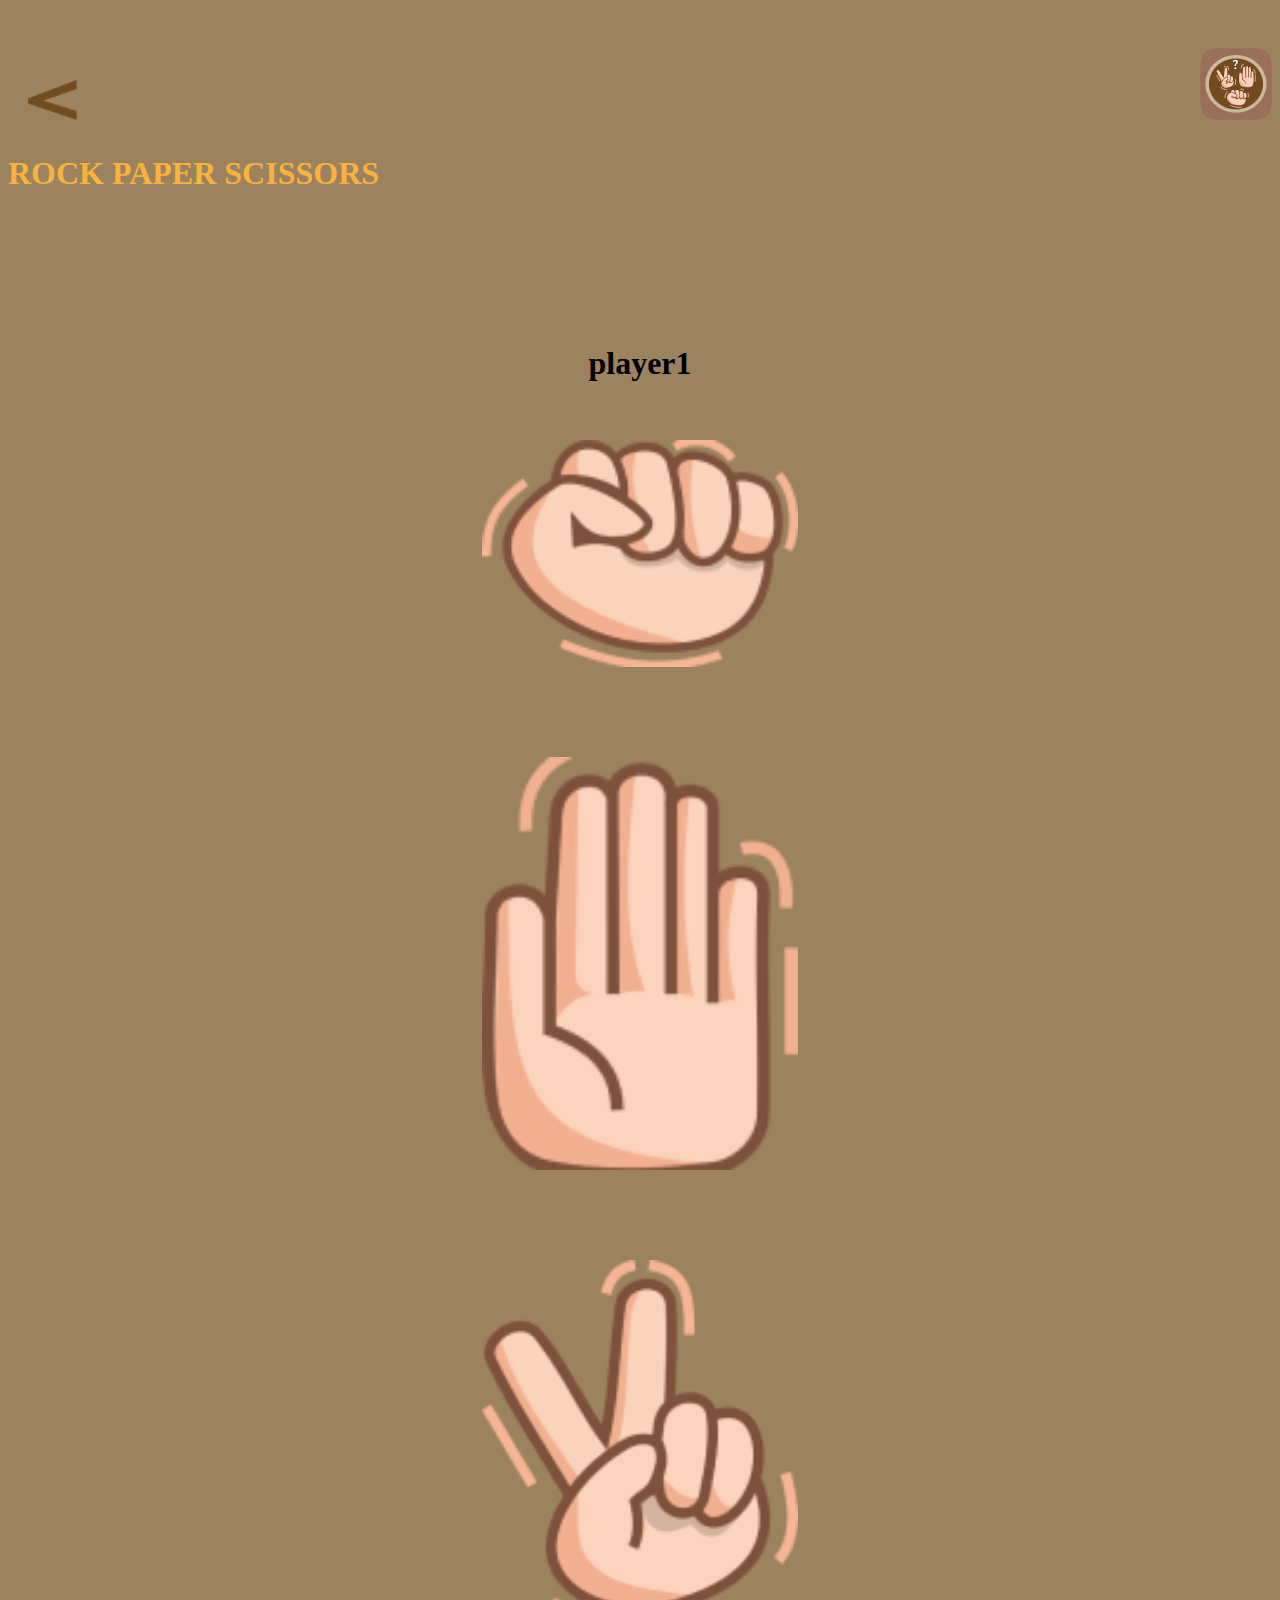
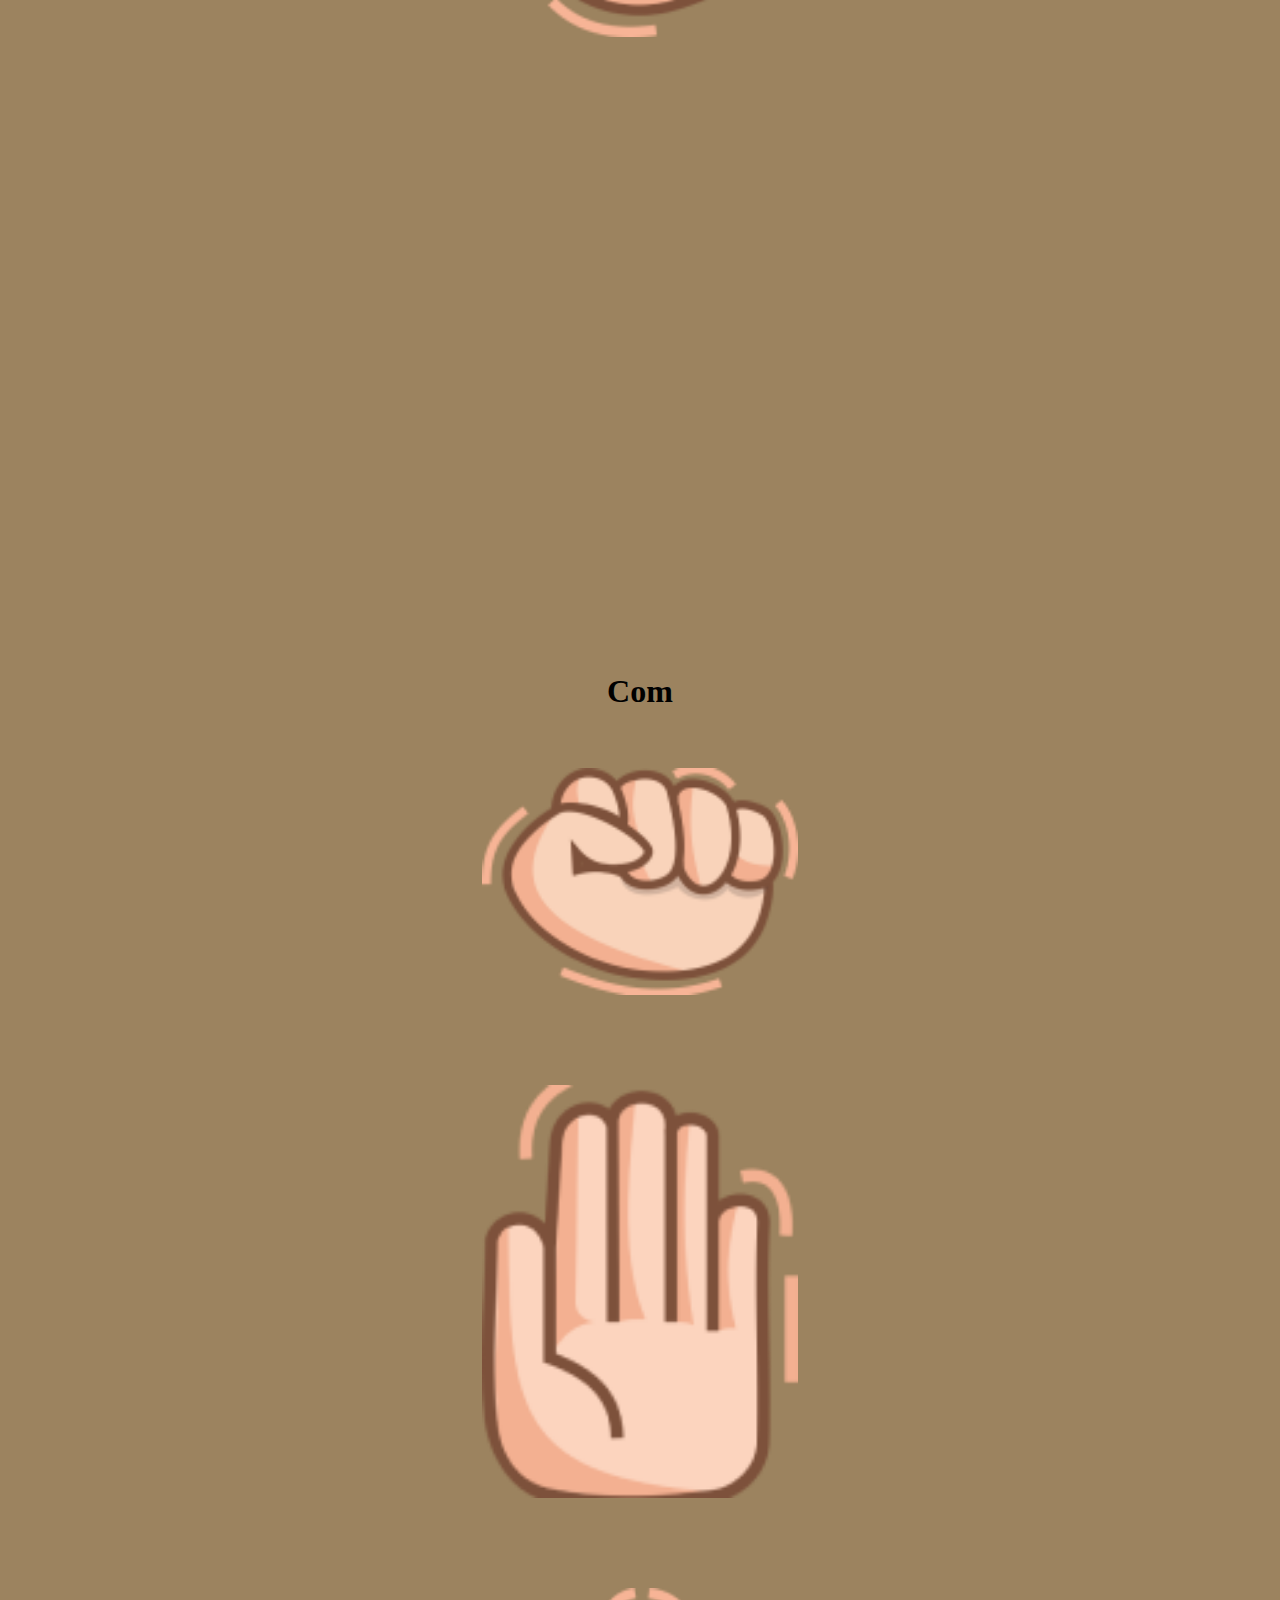
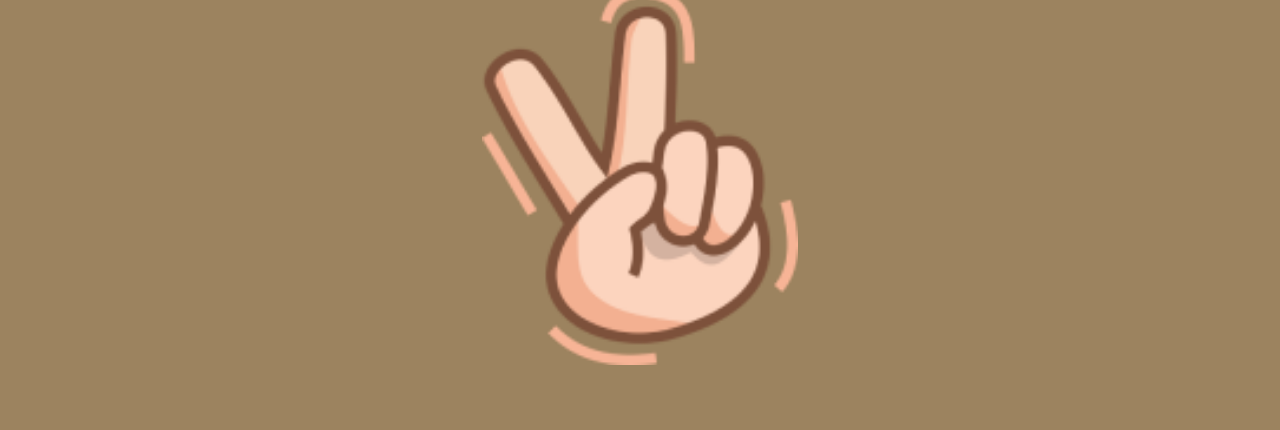
==== commit f737f595: "sudah selesai Challenge Chapter 4, mohon maaf terlambat" ====
--- a/index.html
+++ b/index.html
@@ -1,22 +1,242 @@
-<!DOCTYPE html>
-<html lang="en">
-<head>
-    <meta charset="UTF-8">
-    <meta http-equiv="X-UA-Compatible" content="IE=edge">
-    <meta name="viewport" content="width=device-width, initial-scale=1.0">
-    <title>Document</title>
-    <link rel="stylesheet" href="style.css">
-</head>
-<body>
-    <div id="gameDiv">
-        <h1 class="gameText" id="playerText">Player: </h1>
-        <h1 class="gameText" id="computerText">Computer: </h1>
-        <h1 class="gameText" id="resultText">Result: </h1>
-
-        <button class="choiceBtn">ROCK</button>
-        <button class="choiceBtn">PAPER</button>
-        <button class="choiceBtn">SCISSORS</button>
-    </div>
-    <script src="index.js"></script>
-</body>
+<!DOCTYPE html>
+<html lang="en">
+<head>
+    <meta charset="UTF-8">
+    <meta http-equiv="X-UA-Compatible" content="IE=edge">
+    <meta name="viewport" content="width=device-width, initial-scale=1.0">
+    <title>Game - Thomas</title>
+    <link rel="stylesheet" href="https://cdn.jsdelivr.net/npm/bootstrap@5.2.0/dist/css/bootstrap.min.css" integrity="sha384-gH2yIJqKdNHPEq0n4Mqa/HGKIhSkIHeL5AyhkYV8i59U5AR6csBvApHHNl/vI1Bx" crossorigin="anonymous">
+    <link rel="stylesheet" href="style.css">
+</head>
+<body>
+    <div class="intiPage">
+        <!-- navbar -->
+        <div class="row" id="navbarGame">
+            <div class="col-1"></div>
+            <div class="col-2" id="iconAtas">
+                <img id="_" src="Bahan/_.png" alt="" width="50" height="40">
+                <img src="Bahan/logo 1.png" alt="" width="72" height="72">
+            </div>
+            <div class="col-9" id="judulNav">
+                <h1>ROCK PAPER SCISSORS</h1>
+            </div>
+        </div>
+
+        
+        <!-- masuk dalam permainan -->
+        <div class="col-12" id="page1">
+            <div class="row">
+                <div class="col-1"></div>
+                <!-- user -->
+                <div class="col-3" id="pilihanUser">
+                    <h1>player1</h1>
+                    <div class="col-12">
+                        <img class="option" id="userBatu" onclick="pickOption('batu')" src="/Bahan/batu 1.png" alt="">
+                    </div>
+                    <div class="col-12">
+                        <img class="option" id="userKertas" onclick="pickOption('kertas')" src="/Bahan/kertas 1.png" alt="">
+                    </div>
+                    <div class="col-12">
+                        <img class="option" id="userGunting" onclick="pickOption('gunting')" src="/Bahan/gunting 1.png" alt="">
+                    </div>
+                </div>
+                <!-- tampilan -->
+                <div class="col-4">
+                    <!-- <button id="tombol">mulai</button> -->
+                    <div id="tampilkan">
+                        <img id="hasil"  src="bahan/VS.png" alt="">
+                        <!-- <h1 id="teksTampil">tampilaja</h1> -->
+                    </div>
+                    <div id="refresh">
+                        <img type="submit"  onClick="refreshPage()" id="iconRefresh" src="bahan/refresh 1.png" alt="">
+                    </div>
+                </div>
+                <!-- computer -->
+                <div class="col-3" id="pilihanComputer">
+                    <h1>Com</h1>
+                    <div class="col-12">
+                        <img class="computerBot" id="comBatu" src="/Bahan/batu 1.png" alt="">
+                    </div>
+                    <div class="col-12">
+                        <img class="computerBot" id="comKertas" src="/Bahan/kertas 1.png" alt="">
+                    </div>
+                    <div class="col-12" >
+                        <img class="computerBot" id="comGunting" src="/Bahan/gunting 1.png" alt="">
+                    </div>
+                </div>
+                <div class="col-1"></div>
+            </div>
+        </div>
+    </div>
+    
+    <!-- membuat sistem -->
+    <script>
+        let tampilTeks = document.getElementById("teksTampil")
+        let hasilGame = document.getElementById("hasil")
+        let iniRefresh = document.getElementById("iconRefresh")
+        let pencetTombol = document.getElementById("tombol")
+        
+        // pencetTombol.addEventListener("click", function(){
+        //     randomChoise()
+        // })
+        
+
+        class Start{
+            constructor(playerOption,computer){
+               this.playerOption = playerOption;
+               this.computer = computer;
+            }
+            
+            // set setPlayerOption (option) { //untuk memanggil option user
+            //     this.playerOption = option;
+            // }
+
+            // get getPlayerOption(){
+            //     return
+            // }
+            
+            pemenang() {
+                let player = this.playerOption
+                let computer = this.computer
+                console.log(player, "=== player");
+                console.log(computer, "=== computer");
+                
+                if (player === "batu"){
+                    if(computer === "batu"){
+                        // hasilGame = document.createElement('img')
+                        // hasilGame = new Image(200,200)
+                        hasilGame.src = "bahan/draw.png" // ini mas, akar masalah git pushnya lama, maaf ya mas
+                        return "DRAW"
+                        // document.body.appendChild(hasilGame)
+                    } else if(computer === "kertas"){
+                        hasilGame.src = "bahan/com-win.png"
+                        return "LOOSER"
+                    } else if(computer === "gunting"){
+                        hasilGame.src = "bahan/player-win.png"
+                        return "WINNER"
+                    }
+
+                } else if (player === "kertas"){
+                    if(computer === "batu"){
+                        hasilGame.src = "bahan/player-win.png"
+                        return "WINNER"
+                    } else if(computer === "kertas"){
+                        hasilGame.src = "bahan/draw.png"
+                        return "DRAW"
+                    } else if(computer === "gunting"){
+                        hasilGame.src = "bahan/com-win.png"
+                        return "LOOSER"
+                    }
+
+                }else if (player === "gunting"){
+                    if(computer === "batu"){
+                        hasilGame.src = "bahan/com-win.png"
+                        return "LOOSER"
+                    } else if(computer === "kertas"){
+                        hasilGame.src = "bahan/player-win.png"
+                        return "WINNER"
+                    } else if(computer === "gunting"){
+                        hasilGame.src = "bahan/draw.png"
+                        return "DRAW"
+                    }
+                }
+                pickOption.disabled = true;
+
+            }
+
+
+            pilihan(){
+                let player = this.playerOption
+                let computer = this.computer
+                //memanggil id
+                let userBatu = document.getElementById("userBatu")
+                let userKertas = document.getElementById("userKertas")
+                let userGunting = document.getElementById("userGunting")
+                let comBatu = document.getElementById("comBatu")
+                let comKertas = document.getElementById("comKertas")
+                let comGunting = document.getElementById("comGunting")
+                
+                if(player === "batu"){// output play
+                    userBatu.src = "bahan/tekan_batu.png"
+                } else if(player === "kertas"){
+                    userKertas.src = "bahan/tekan_kertas.png"
+                }else if(player === "gunting"){
+                    userGunting.src = "bahan/tekan_gunting.png"
+                }
+                
+                if(computer === "batu"){ // output com
+                    comBatu.src = "bahan/tekan_batu.png"
+                }else if(computer === "kertas"){
+                    comKertas.src = "bahan/tekan_kertas.png"
+                }else if(computer === "gunting"){
+                    comGunting.src = "bahan/tekan_gunting.png"
+                }
+            }
+            
+            // berhenti(){
+            //     var clicked = false;
+            //     {
+            //         if(pickOption() != clicked){
+            //             clicked = true;
+            //             alert("silahkan refresh")
+            //         }
+            //     }
+            // }
+        }           
+    
+        class MulaiGame extends Start{
+            constructor(playerOption,computer) {
+                super(playerOption,computer)
+            }
+
+            dimulai() {
+                return this.pemenang()
+            }
+
+            tampilkanInput() {
+                return this.pilihan()
+            }
+
+            // tidakKlik(){
+            //     return this.berhenti()
+            // }
+        }
+            
+        function pickOption(params) { // user memilih
+            let mulai = new Start();
+            let player = (Start.playerOption = params)
+            // console.log(player, " player");
+            let mulaiPermainan = new MulaiGame(player,randomChoise())
+            let gaskan = mulaiPermainan.dimulai()
+            let menampilkanInput = mulaiPermainan.tampilkanInput()
+            // let stopAct = mulaiPermainan.tidakKlik() // mas, ini dibuat stop click, tapi kok gabisa mas?
+            console.log(gaskan, "=== hasil");
+            
+            // document.getElementsByClassName("option").onclick = "";           
+            // console.log(mulaiPermainan, "== hasil");
+            // return player
+        }
+
+        function randomChoise(params){
+            let choise = ["batu", "kertas" ,"gunting"]
+            let bot = choise[Math.floor(Math.random() * choise.length)]
+            // console.log(bot, " computer");
+            return bot
+        }
+
+        function refreshPage(){
+            window.location.reload();
+        } 
+
+       
+
+        
+
+    </script>
+
+    <!-- css mode  -->
+    <script src="https://cdn.jsdelivr.net/npm/bootstrap@5.2.0/dist/js/bootstrap.bundle.min.js" integrity="sha384-A3rJD856KowSb7dwlZdYEkO39Gagi7vIsF0jrRAoQmDKKtQBHUuLZ9AsSv4jD4Xa" crossorigin="anonymous"></script>
+    <script src="https://cdn.jsdelivr.net/npm/@popperjs/core@2.11.5/dist/umd/popper.min.js" integrity="sha384-Xe+8cL9oJa6tN/veChSP7q+mnSPaj5Bcu9mPX5F5xIGE0DVittaqT5lorf0EI7Vk" crossorigin="anonymous"></script>
+    <script src="https://cdn.jsdelivr.net/npm/bootstrap@5.2.0/dist/js/bootstrap.min.js" integrity="sha384-ODmDIVzN+pFdexxHEHFBQH3/9/vQ9uori45z4JjnFsRydbmQbmL5t1tQ0culUzyK" crossorigin="anonymous"></script>
+</body>
 </html>--- a/style.css
+++ b/style.css
@@ -1,18 +1,85 @@
-.choiceBtn{
-    line-height: 30px;
-    width: 150px;
-}
-#gameDiv{
-    font-family: 'Brush Script MT', cursive;
-    border: 3px solid;
-    border-radius: 25px;
-    padding: 10px;
-    background-color: lightgrey;
-    text-align: center;
-}
-#playerText{
-    color: blue;
-}
-#computerText{
-    color: red;
+body{
+    background-color: #9C835F;
+}
+
+.row{
+    padding-top: 10px;
+    padding-bottom: 10px;
+    text-align: center;
+    padding-left: -50px;
+    padding-right: -50px;
+    /* margin-left: -50px;
+    margin-right: -50px; */
+}
+
+#page1 {
+    padding-top: 40px;
+}
+
+/* navbar */
+#navbarGame {
+    padding-top: 40px;
+    padding-bottom: 60px;
+}
+
+#iconAtas{
+    padding-left: 20px;
+    text-align-last: justify;
+}
+
+#judulNav {
+    padding-top: 10px;
+    text-align: left;
+    color: #F9B23D;
+}
+
+/* masuk permainan */
+#pilihanUser h1{
+    margin-bottom: 15px;
+}
+
+#pilihanUser img{
+    width: 25%;
+    margin-top: 43px ;
+    margin-bottom: 43px;
+}
+
+#pilihanComputer h1{
+    margin-bottom: 15px;
+}
+
+#pilihanComputer img{
+    width: 25%;
+    margin-top: 43px ;
+    margin-bottom: 43px;
+}
+
+.option:hover {
+    cursor: pointer;
+    transition: cubic-bezier(0.215, 0.610, 0.355, 1) ease-in-out;
+    transform:scale(110%);
+}
+
+/* tampilkan */
+#hasil{
+    padding-top: 250px;
+    text-align: center;
+    display: block;
+    margin-left: auto;
+    margin-right: auto;
+    width: 40%;
+}
+
+#refresh {
+    padding-top: 300px;
+    text-align: center;
+    display: block;
+    margin-left: auto;
+    margin-right: auto;
+}
+
+#iconRefresh:hover {
+    cursor: pointer;
+    transition: cubic-bezier(0.215, 0.610, 0.355, 1) ease-in-out;
+    transform:scale(110%);
 }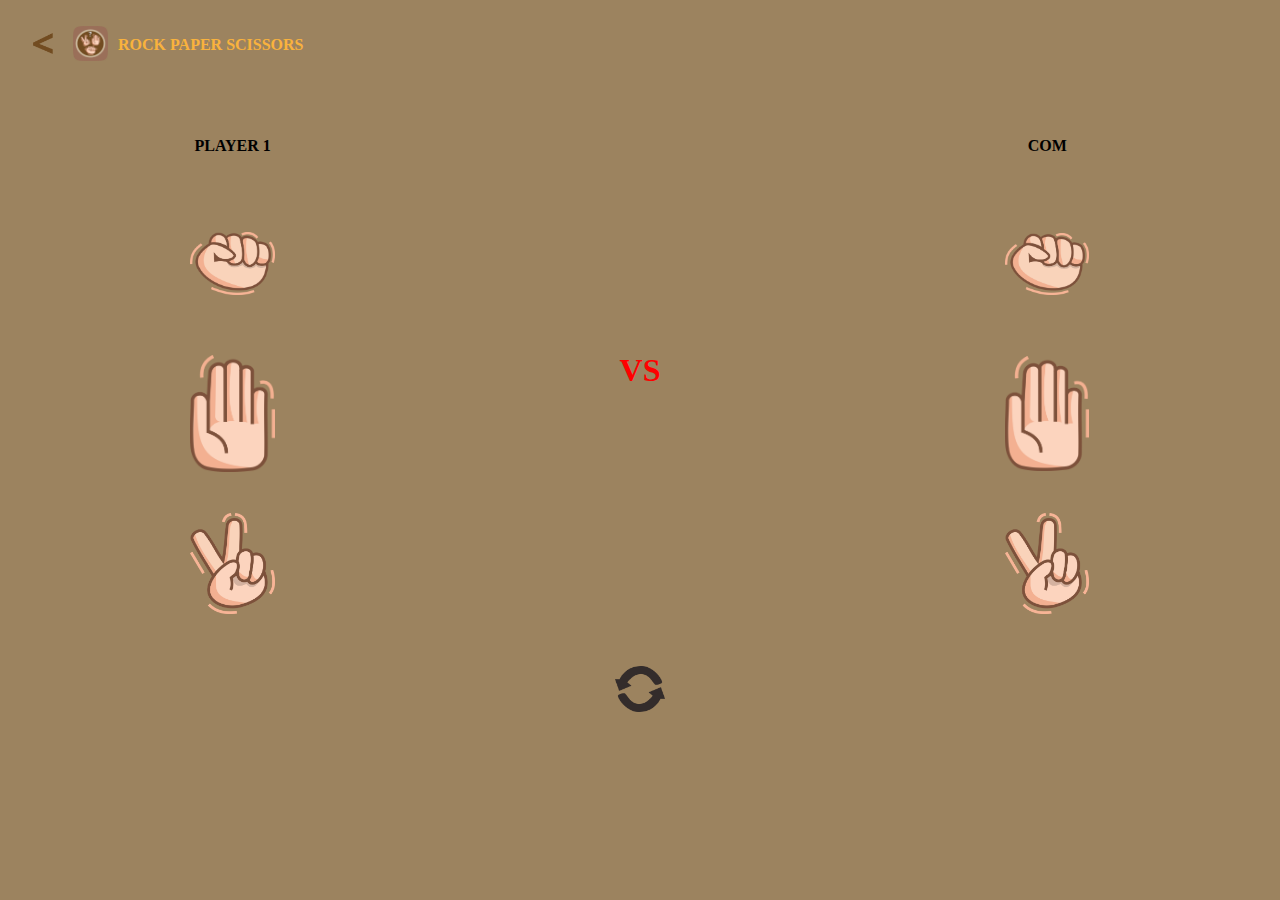
==== commit 239ac2fa: "challenge chapter 4 ian ~selesai~" ====
--- a/index.html
+++ b/index.html
@@ -1,242 +1,49 @@
 <!DOCTYPE html>
 <html lang="en">
-<head>
-    <meta charset="UTF-8">
-    <meta http-equiv="X-UA-Compatible" content="IE=edge">
-    <meta name="viewport" content="width=device-width, initial-scale=1.0">
-    <title>Game - Thomas</title>
-    <link rel="stylesheet" href="https://cdn.jsdelivr.net/npm/bootstrap@5.2.0/dist/css/bootstrap.min.css" integrity="sha384-gH2yIJqKdNHPEq0n4Mqa/HGKIhSkIHeL5AyhkYV8i59U5AR6csBvApHHNl/vI1Bx" crossorigin="anonymous">
-    <link rel="stylesheet" href="style.css">
-</head>
-<body>
-    <div class="intiPage">
-        <!-- navbar -->
-        <div class="row" id="navbarGame">
-            <div class="col-1"></div>
-            <div class="col-2" id="iconAtas">
-                <img id="_" src="Bahan/_.png" alt="" width="50" height="40">
-                <img src="Bahan/logo 1.png" alt="" width="72" height="72">
-            </div>
-            <div class="col-9" id="judulNav">
-                <h1>ROCK PAPER SCISSORS</h1>
-            </div>
+  <head>
+    <!-- Required meta tags -->
+    <meta charset="utf-8" />
+    <meta name="viewport" content="width=device-width, initial-scale=1, shrink-to-fit=no" />
+
+    <!-- Bootstrap CSS -->
+    <link href="https://cdn.jsdelivr.net/npm/bootstrap@5.0.2/dist/css/bootstrap.min.css" rel="stylesheet" integrity="sha384-EVSTQN3/azprG1Anm3QDgpJLIm9Nao0Yz1ztcQTwFspd3yD65VohhpuuCOmLASjC" crossorigin="anonymous">
+    <link rel="shortcut icon" href="assets/logo 1.png" />
+    <link rel="stylesheet" href="style.css" />
+
+    <title>Game Suit</title>
+  </head>
+  <body>
+    <div class="navigasi">
+      <a href="" class="logo"><img src="assets/_.png" alt="logo" width="20px" height="auto" /></a>
+      <a href="" class="logo"><img src="assets/logo 1.png" alt="logo" width="35px" height="auto" /></a>
+      <h4>ROCK PAPER SCISSORS</h4>
+    </div>
+
+    <div class="container">
+      <div class="player">
+        <h4>PLAYER 1</h4>
+        <button class="pemain" id="p-batu"><img src="assets/batu.png" alt="Batu" width="85px" height="auto" /></button>
+        <button class="pemain" id="p-kertas"><img src="assets/kertas.png" alt="Kertas" width="85px" height="auto" /></button>
+        <button class="pemain" id="p-gunting"><img src="assets/gunting.png" alt="Gunting" width="85px" height="auto" /></button>
+      </div>
+      <div class="result">
+        <div class="versus font-weight-bold">
+          <h1 id="win" class="versus font-weight-bold">VS</h1>
         </div>
+      </div>
+      <div class="computer">
+        <h4>COM</h4>
+        <button class="kompi"  id="c-batu" disabled><img src="assets/batu.png" alt="Batu" width="84px" height="auto" /></button>
+        <button class="kompi"  id="c-kertas" disabled><img src="assets/kertas.png" alt="Kertas" width="84px" height="auto" /></button>
+        <button class="kompi"  id="c-gunting" disabled><img src="assets/gunting.png" alt="Gunting" width="84px" height="auto" /></button>
+      </div>
+    </div>
+    <div class="refresh">
+      <button id="reset"><img src="assets/refresh.png" alt="" width="50px" height="auto" class="mt-2" /></button>
+    </div>
 
-        
-        <!-- masuk dalam permainan -->
-        <div class="col-12" id="page1">
-            <div class="row">
-                <div class="col-1"></div>
-                <!-- user -->
-                <div class="col-3" id="pilihanUser">
-                    <h1>player1</h1>
-                    <div class="col-12">
-                        <img class="option" id="userBatu" onclick="pickOption('batu')" src="/Bahan/batu 1.png" alt="">
-                    </div>
-                    <div class="col-12">
-                        <img class="option" id="userKertas" onclick="pickOption('kertas')" src="/Bahan/kertas 1.png" alt="">
-                    </div>
-                    <div class="col-12">
-                        <img class="option" id="userGunting" onclick="pickOption('gunting')" src="/Bahan/gunting 1.png" alt="">
-                    </div>
-                </div>
-                <!-- tampilan -->
-                <div class="col-4">
-                    <!-- <button id="tombol">mulai</button> -->
-                    <div id="tampilkan">
-                        <img id="hasil"  src="bahan/VS.png" alt="">
-                        <!-- <h1 id="teksTampil">tampilaja</h1> -->
-                    </div>
-                    <div id="refresh">
-                        <img type="submit"  onClick="refreshPage()" id="iconRefresh" src="bahan/refresh 1.png" alt="">
-                    </div>
-                </div>
-                <!-- computer -->
-                <div class="col-3" id="pilihanComputer">
-                    <h1>Com</h1>
-                    <div class="col-12">
-                        <img class="computerBot" id="comBatu" src="/Bahan/batu 1.png" alt="">
-                    </div>
-                    <div class="col-12">
-                        <img class="computerBot" id="comKertas" src="/Bahan/kertas 1.png" alt="">
-                    </div>
-                    <div class="col-12" >
-                        <img class="computerBot" id="comGunting" src="/Bahan/gunting 1.png" alt="">
-                    </div>
-                </div>
-                <div class="col-1"></div>
-            </div>
-        </div>
-    </div>
-    
-    <!-- membuat sistem -->
-    <script>
-        let tampilTeks = document.getElementById("teksTampil")
-        let hasilGame = document.getElementById("hasil")
-        let iniRefresh = document.getElementById("iconRefresh")
-        let pencetTombol = document.getElementById("tombol")
-        
-        // pencetTombol.addEventListener("click", function(){
-        //     randomChoise()
-        // })
-        
-
-        class Start{
-            constructor(playerOption,computer){
-               this.playerOption = playerOption;
-               this.computer = computer;
-            }
-            
-            // set setPlayerOption (option) { //untuk memanggil option user
-            //     this.playerOption = option;
-            // }
-
-            // get getPlayerOption(){
-            //     return
-            // }
-            
-            pemenang() {
-                let player = this.playerOption
-                let computer = this.computer
-                console.log(player, "=== player");
-                console.log(computer, "=== computer");
-                
-                if (player === "batu"){
-                    if(computer === "batu"){
-                        // hasilGame = document.createElement('img')
-                        // hasilGame = new Image(200,200)
-                        hasilGame.src = "bahan/draw.png" // ini mas, akar masalah git pushnya lama, maaf ya mas
-                        return "DRAW"
-                        // document.body.appendChild(hasilGame)
-                    } else if(computer === "kertas"){
-                        hasilGame.src = "bahan/com-win.png"
-                        return "LOOSER"
-                    } else if(computer === "gunting"){
-                        hasilGame.src = "bahan/player-win.png"
-                        return "WINNER"
-                    }
-
-                } else if (player === "kertas"){
-                    if(computer === "batu"){
-                        hasilGame.src = "bahan/player-win.png"
-                        return "WINNER"
-                    } else if(computer === "kertas"){
-                        hasilGame.src = "bahan/draw.png"
-                        return "DRAW"
-                    } else if(computer === "gunting"){
-                        hasilGame.src = "bahan/com-win.png"
-                        return "LOOSER"
-                    }
-
-                }else if (player === "gunting"){
-                    if(computer === "batu"){
-                        hasilGame.src = "bahan/com-win.png"
-                        return "LOOSER"
-                    } else if(computer === "kertas"){
-                        hasilGame.src = "bahan/player-win.png"
-                        return "WINNER"
-                    } else if(computer === "gunting"){
-                        hasilGame.src = "bahan/draw.png"
-                        return "DRAW"
-                    }
-                }
-                pickOption.disabled = true;
-
-            }
-
-
-            pilihan(){
-                let player = this.playerOption
-                let computer = this.computer
-                //memanggil id
-                let userBatu = document.getElementById("userBatu")
-                let userKertas = document.getElementById("userKertas")
-                let userGunting = document.getElementById("userGunting")
-                let comBatu = document.getElementById("comBatu")
-                let comKertas = document.getElementById("comKertas")
-                let comGunting = document.getElementById("comGunting")
-                
-                if(player === "batu"){// output play
-                    userBatu.src = "bahan/tekan_batu.png"
-                } else if(player === "kertas"){
-                    userKertas.src = "bahan/tekan_kertas.png"
-                }else if(player === "gunting"){
-                    userGunting.src = "bahan/tekan_gunting.png"
-                }
-                
-                if(computer === "batu"){ // output com
-                    comBatu.src = "bahan/tekan_batu.png"
-                }else if(computer === "kertas"){
-                    comKertas.src = "bahan/tekan_kertas.png"
-                }else if(computer === "gunting"){
-                    comGunting.src = "bahan/tekan_gunting.png"
-                }
-            }
-            
-            // berhenti(){
-            //     var clicked = false;
-            //     {
-            //         if(pickOption() != clicked){
-            //             clicked = true;
-            //             alert("silahkan refresh")
-            //         }
-            //     }
-            // }
-        }           
-    
-        class MulaiGame extends Start{
-            constructor(playerOption,computer) {
-                super(playerOption,computer)
-            }
-
-            dimulai() {
-                return this.pemenang()
-            }
-
-            tampilkanInput() {
-                return this.pilihan()
-            }
-
-            // tidakKlik(){
-            //     return this.berhenti()
-            // }
-        }
-            
-        function pickOption(params) { // user memilih
-            let mulai = new Start();
-            let player = (Start.playerOption = params)
-            // console.log(player, " player");
-            let mulaiPermainan = new MulaiGame(player,randomChoise())
-            let gaskan = mulaiPermainan.dimulai()
-            let menampilkanInput = mulaiPermainan.tampilkanInput()
-            // let stopAct = mulaiPermainan.tidakKlik() // mas, ini dibuat stop click, tapi kok gabisa mas?
-            console.log(gaskan, "=== hasil");
-            
-            // document.getElementsByClassName("option").onclick = "";           
-            // console.log(mulaiPermainan, "== hasil");
-            // return player
-        }
-
-        function randomChoise(params){
-            let choise = ["batu", "kertas" ,"gunting"]
-            let bot = choise[Math.floor(Math.random() * choise.length)]
-            // console.log(bot, " computer");
-            return bot
-        }
-
-        function refreshPage(){
-            window.location.reload();
-        } 
-
-       
-
-        
-
-    </script>
-
-    <!-- css mode  -->
-    <script src="https://cdn.jsdelivr.net/npm/bootstrap@5.2.0/dist/js/bootstrap.bundle.min.js" integrity="sha384-A3rJD856KowSb7dwlZdYEkO39Gagi7vIsF0jrRAoQmDKKtQBHUuLZ9AsSv4jD4Xa" crossorigin="anonymous"></script>
-    <script src="https://cdn.jsdelivr.net/npm/@popperjs/core@2.11.5/dist/umd/popper.min.js" integrity="sha384-Xe+8cL9oJa6tN/veChSP7q+mnSPaj5Bcu9mPX5F5xIGE0DVittaqT5lorf0EI7Vk" crossorigin="anonymous"></script>
-    <script src="https://cdn.jsdelivr.net/npm/bootstrap@5.2.0/dist/js/bootstrap.min.js" integrity="sha384-ODmDIVzN+pFdexxHEHFBQH3/9/vQ9uori45z4JjnFsRydbmQbmL5t1tQ0culUzyK" crossorigin="anonymous"></script>
-</body>
-</html>+    <script src="script.js"></script>
+    <script src="https://cdn.jsdelivr.net/npm/@popperjs/core@2.9.2/dist/umd/popper.min.js" integrity="sha384-IQsoLXl5PILFhosVNubq5LC7Qb9DXgDA9i+tQ8Zj3iwWAwPtgFTxbJ8NT4GN1R8p" crossorigin="anonymous"></script>
+    <script src="https://cdn.jsdelivr.net/npm/bootstrap@5.0.2/dist/js/bootstrap.min.js" integrity="sha384-cVKIPhGWiC2Al4u+LWgxfKTRIcfu0JTxR+EQDz/bgldoEyl4H0zUF0QKbrJ0EcQF" crossorigin="anonymous"></script>
+  </body>
+</html>
--- a/style.css
+++ b/style.css
@@ -1,85 +1,114 @@
-body{
-    background-color: #9C835F;
+body {
+  background-color: #9c835f;
 }
 
-.row{
-    padding-top: 10px;
-    padding-bottom: 10px;
-    text-align: center;
-    padding-left: -50px;
-    padding-right: -50px;
-    /* margin-left: -50px;
-    margin-right: -50px; */
+.navigasi {
+  display: flex;
+  align-items: center;
+  margin: 15px;
+  margin-bottom: 40px;
 }
 
-#page1 {
-    padding-top: 40px;
+.logo {
+  padding-left: 10px;
+  padding-right: 10px;
 }
 
-/* navbar */
-#navbarGame {
-    padding-top: 40px;
-    padding-bottom: 60px;
+.navigasi h4 {
+  font-weight: bold;
+  color: #f9b23d;
 }
 
-#iconAtas{
-    padding-left: 20px;
-    text-align-last: justify;
+.container {
+  display: flex;
+  flex-direction: row;
+  justify-content: space-around;
 }
 
-#judulNav {
-    padding-top: 10px;
-    text-align: left;
-    color: #F9B23D;
+.container h4 {
+  font-weight: bold;
 }
 
-/* masuk permainan */
-#pilihanUser h1{
-    margin-bottom: 15px;
+.player {
+  display: flex;
+  flex-direction: column;
+  align-items: center;
+  gap: 25px;
 }
 
-#pilihanUser img{
-    width: 25%;
-    margin-top: 43px ;
-    margin-bottom: 43px;
+button {
+  display: flex;
+  flex-direction: column;
+  justify-content: center;
+  align-items: center;
+  width: 125px;
+  height: 125px;
+  background-color: #9c835f;
+  border: none;
 }
 
-#pilihanComputer h1{
-    margin-bottom: 15px;
+.player button:hover {
+  opacity: 0.5;
 }
 
-#pilihanComputer img{
-    width: 25%;
-    margin-top: 43px ;
-    margin-bottom: 43px;
+.pick {
+  background-color: #c4c4c4;
+  width: 125px;
+  height: 125px;
+  border-radius: 15px;
 }
 
-.option:hover {
-    cursor: pointer;
-    transition: cubic-bezier(0.215, 0.610, 0.355, 1) ease-in-out;
-    transform:scale(110%);
+.result {
+  display: flex;
+  flex-direction: column;
+  justify-content: center;
+  text-align: center;
 }
 
-/* tampilkan */
-#hasil{
-    padding-top: 250px;
-    text-align: center;
-    display: block;
-    margin-left: auto;
-    margin-right: auto;
-    width: 40%;
+#win {
+  display: flex;
+  justify-content: center;
+  align-items: center;
+  }
+
+.versus {
+  color: red
 }
 
-#refresh {
-    padding-top: 300px;
-    text-align: center;
-    display: block;
-    margin-left: auto;
-    margin-right: auto;
+.computer {
+  display: flex;
+  flex-direction: column;
+  align-items: center;
+  gap: 25px;
 }
 
-#iconRefresh:hover {
-    cursor: pointer;
-    transition: cubic-bezier(0.215, 0.610, 0.355, 1) ease-in-out;
-    transform:scale(110%);
-}+.winner {
+  width: 145px;
+  height: 65px;
+  background-color: rgb(65, 184, 144);
+  color: white;
+  font-size: large;
+  font-weight: bold;
+  letter-spacing: 2px;
+  transform: rotate(-35deg);
+}
+.draw {
+  width: 145px;
+  height: 65px;
+  background-color: rgb(13, 173, 40);
+  color: white;
+  font-size: large;
+  font-weight: bold;
+  letter-spacing: 2px;
+  transform: rotate(-35deg);
+}
+
+.refresh {
+  display: flex;
+  justify-content: center;
+}
+
+.refresh button :hover {
+  width: 60px;
+  height: auto;
+}
